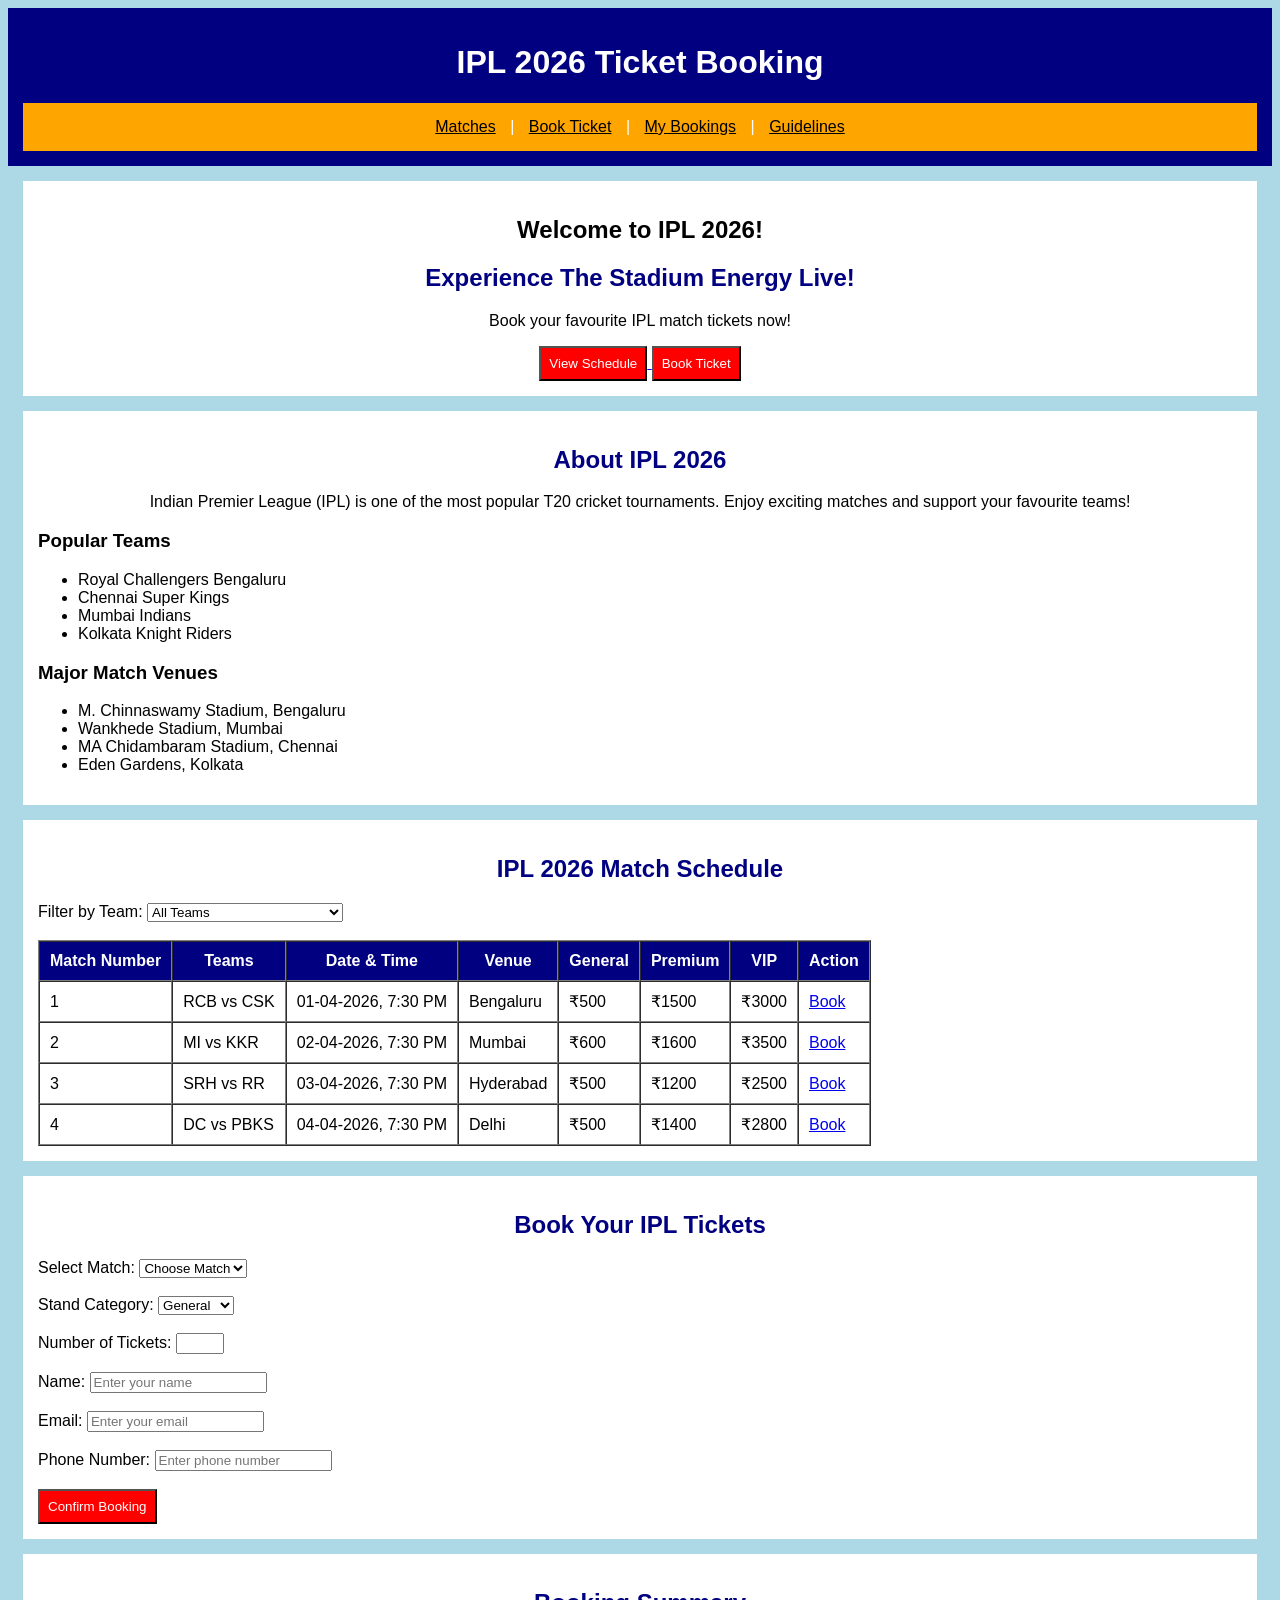
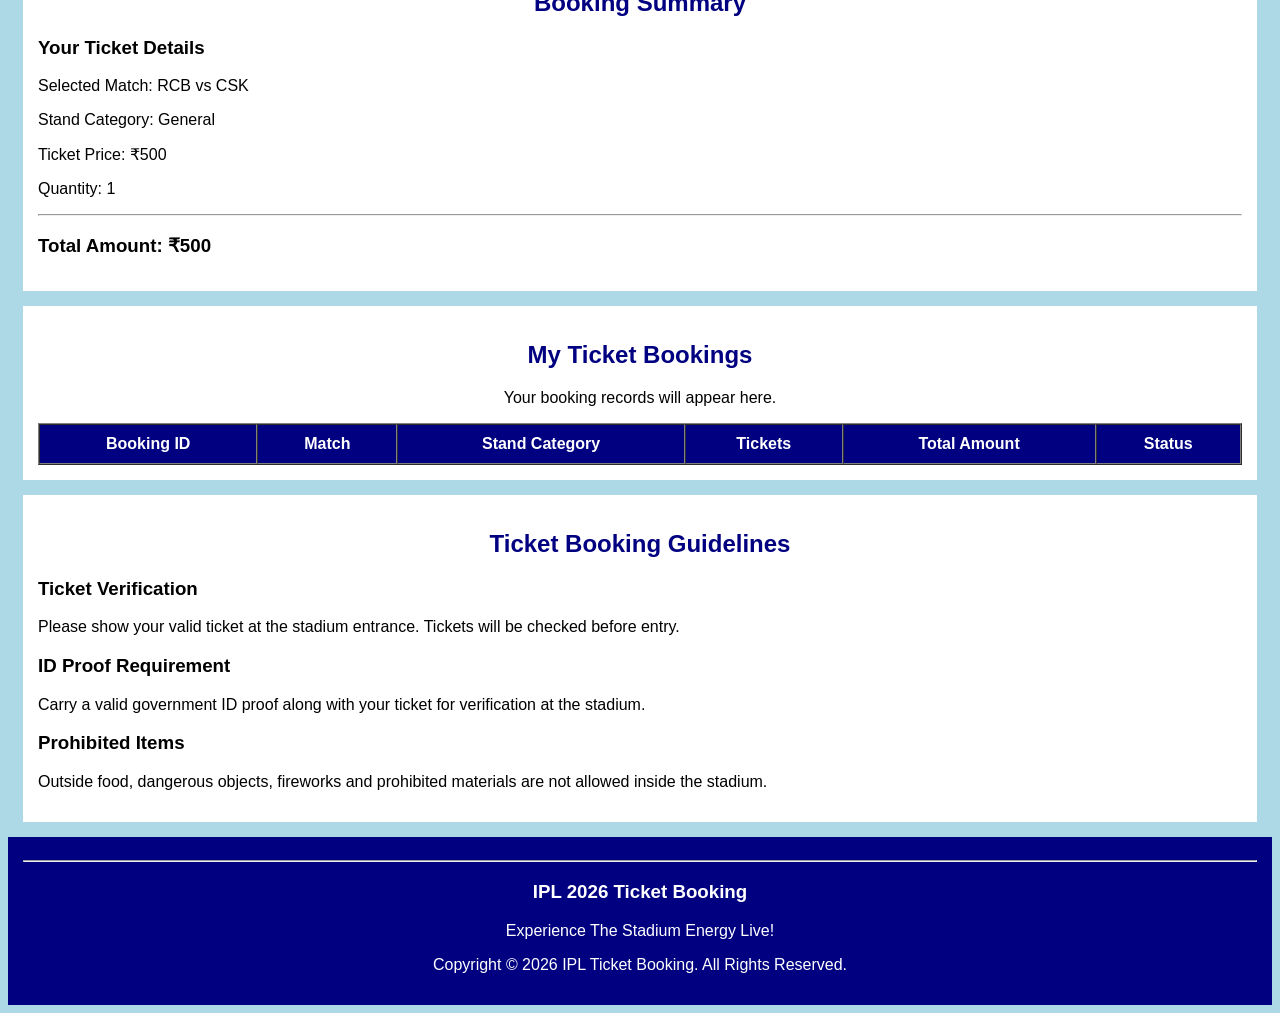
==== index.html @ 3760ea61 "Add IPL Ticket Booking Website" ====
<!doctype html>
<html>
  <head>
    <title>IPL 2026 Ticket Booking</title>

    <style>
      body {
        background-color: lightblue;
        font-family: Arial;
      }

      header,
      footer {
        background-color: navy;
        color: white;
        padding: 15px;
        text-align: center;
      }

      nav {
        background-color: orange;
        padding: 15px;
        text-align: center;
      }

      nav a {
        color: black;
        margin: 10px;
      }

      section {
        background-color: white;
        padding: 15px;
        margin: 15px;
      }

      h2 {
        color: navy;
      }

      button {
        background-color: red;
        color: white;
        padding: 8px;
      }

      th {
        background-color: navy;
        color: white;
      }
    </style>
  </head>

  <body>
    <header>
      <h1>IPL 2026 Ticket Booking</h1>

      <nav>
        <a href="#matches">Matches</a> | <a href="#booking">Book Ticket</a> |
        <a href="#mybookings">My Bookings</a> |
        <a href="#guidelines">Guidelines</a>
      </nav>
    </header>

    <section id="home">
      <center>
        <h1>Welcome to IPL 2026!</h1>

        <h2>Experience The Stadium Energy Live!</h2>

        <p>Book your favourite IPL match tickets now!</p>

        <a href="#matches">
          <button>View Schedule</button>
        </a>

        <a href="#booking">
          <button>Book Ticket</button>
        </a>
      </center>
    </section>

    <section id="about">
      <center>
        <h2>About IPL 2026</h2>
        <p>
          Indian Premier League (IPL) is one of the most popular T20 cricket
          tournaments. Enjoy exciting matches and support your favourite teams!
        </p>
      </center>

      <h3>Popular Teams</h3>
      <ul>
        <li>Royal Challengers Bengaluru</li>
        <li>Chennai Super Kings</li>
        <li>Mumbai Indians</li>
        <li>Kolkata Knight Riders</li>
      </ul>

      <h3>Major Match Venues</h3>
      <ul>
        <li>M. Chinnaswamy Stadium, Bengaluru</li>
        <li>Wankhede Stadium, Mumbai</li>
        <li>MA Chidambaram Stadium, Chennai</li>
        <li>Eden Gardens, Kolkata</li>
      </ul>
    </section>
    <section id="matches">
      <center>
        <h2>IPL 2026 Match Schedule</h2>
      </center>

      <label>Filter by Team:</label>
      <select>
        <option>All Teams</option>
        <option>Royal Challengers Bengaluru</option>
        <option>Chennai Super Kings</option>
        <option>Mumbai Indians</option>
        <option>Kolkata Knight Riders</option>
        <option>Sunrisers Hyderabad</option>
      </select>

      <br /><br />

      <table border="1" cellpadding="10" cellspacing="0">
        <tr>
          <th>Match Number</th>
          <th>Teams</th>
          <th>Date & Time</th>
          <th>Venue</th>
          <th>General</th>
          <th>Premium</th>
          <th>VIP</th>
          <th>Action</th>
        </tr>

        <tr>
          <td>1</td>
          <td>RCB vs CSK</td>
          <td>01-04-2026, 7:30 PM</td>
          <td>Bengaluru</td>
          <td>₹500</td>
          <td>₹1500</td>
          <td>₹3000</td>
          <td><a href="#booking">Book</a></td>
        </tr>

        <tr>
          <td>2</td>
          <td>MI vs KKR</td>
          <td>02-04-2026, 7:30 PM</td>
          <td>Mumbai</td>
          <td>₹600</td>
          <td>₹1600</td>
          <td>₹3500</td>
          <td><a href="#booking">Book</a></td>
        </tr>

        <tr>
          <td>3</td>
          <td>SRH vs RR</td>
          <td>03-04-2026, 7:30 PM</td>
          <td>Hyderabad</td>
          <td>₹500</td>
          <td>₹1200</td>
          <td>₹2500</td>
          <td><a href="#booking">Book</a></td>
        </tr>

        <tr>
          <td>4</td>
          <td>DC vs PBKS</td>
          <td>04-04-2026, 7:30 PM</td>
          <td>Delhi</td>
          <td>₹500</td>
          <td>₹1400</td>
          <td>₹2800</td>
          <td><a href="#booking">Book</a></td>
        </tr>
      </table>
    </section>

    <section id="booking">
      <center>
        <h2>Book Your IPL Tickets</h2>
      </center>

      <form>
        <label>Select Match:</label>
        <select required>
          <option value="">Choose Match</option>
          <option>RCB vs CSK</option>
          <option>MI vs KKR</option>
          <option>SRH vs RR</option>
          <option>DC vs PBKS</option>
        </select>

        <br /><br />

        <label>Stand Category:</label>
        <select required>
          <option>General</option>
          <option>Premium</option>
          <option>VIP</option>
        </select>

        <br /><br />

        <label>Number of Tickets:</label>
        <input type="number" min="1" max="10" required />

        <br /><br />

        <label>Name:</label>
        <input type="text" placeholder="Enter your name" required />

        <br /><br />

        <label>Email:</label>
        <input type="email" placeholder="Enter your email" required />

        <br /><br />

        <label>Phone Number:</label>
        <input type="tel" placeholder="Enter phone number" required />

        <br /><br />

        <button type="submit">Confirm Booking</button>
      </form>
    </section>

    <section id="summary">
      <center>
        <h2>Booking Summary</h2>
      </center>

      <div>
        <h3>Your Ticket Details</h3>

        <p>Selected Match: RCB vs CSK</p>
        <p>Stand Category: General</p>
        <p>Ticket Price: ₹500</p>
        <p>Quantity: 1</p>

        <hr />

        <h3>Total Amount: ₹500</h3>
      </div>
    </section>

    <section id="mybookings">
      <center>
        <h2>My Ticket Bookings</h2>
        <p>Your booking records will appear here.</p>
      </center>

      <table border="1" cellpadding="10" cellspacing="0" width="100%">
        <tr>
          <th>Booking ID</th>
          <th>Match</th>
          <th>Stand Category</th>
          <th>Tickets</th>
          <th>Total Amount</th>
          <th>Status</th>
        </tr>
      </table>
    </section>

    <section id="guidelines">
      <center>
        <h2>Ticket Booking Guidelines</h2>
      </center>

      <div>
        <h3>Ticket Verification</h3>
        <p>
          Please show your valid ticket at the stadium entrance. Tickets will be
          checked before entry.
        </p>
      </div>

      <div>
        <h3>ID Proof Requirement</h3>
        <p>
          Carry a valid government ID proof along with your ticket for
          verification at the stadium.
        </p>
      </div>

      <div>
        <h3>Prohibited Items</h3>
        <p>
          Outside food, dangerous objects, fireworks and prohibited materials
          are not allowed inside the stadium.
        </p>
      </div>
    </section>

    <footer>
      <center>
        <hr />
        <h3>IPL 2026 Ticket Booking</h3>
        <p>Experience The Stadium Energy Live!</p>
        <p>Copyright &copy; 2026 IPL Ticket Booking. All Rights Reserved.</p>
      </center>
    </footer>
  </body>
</html>
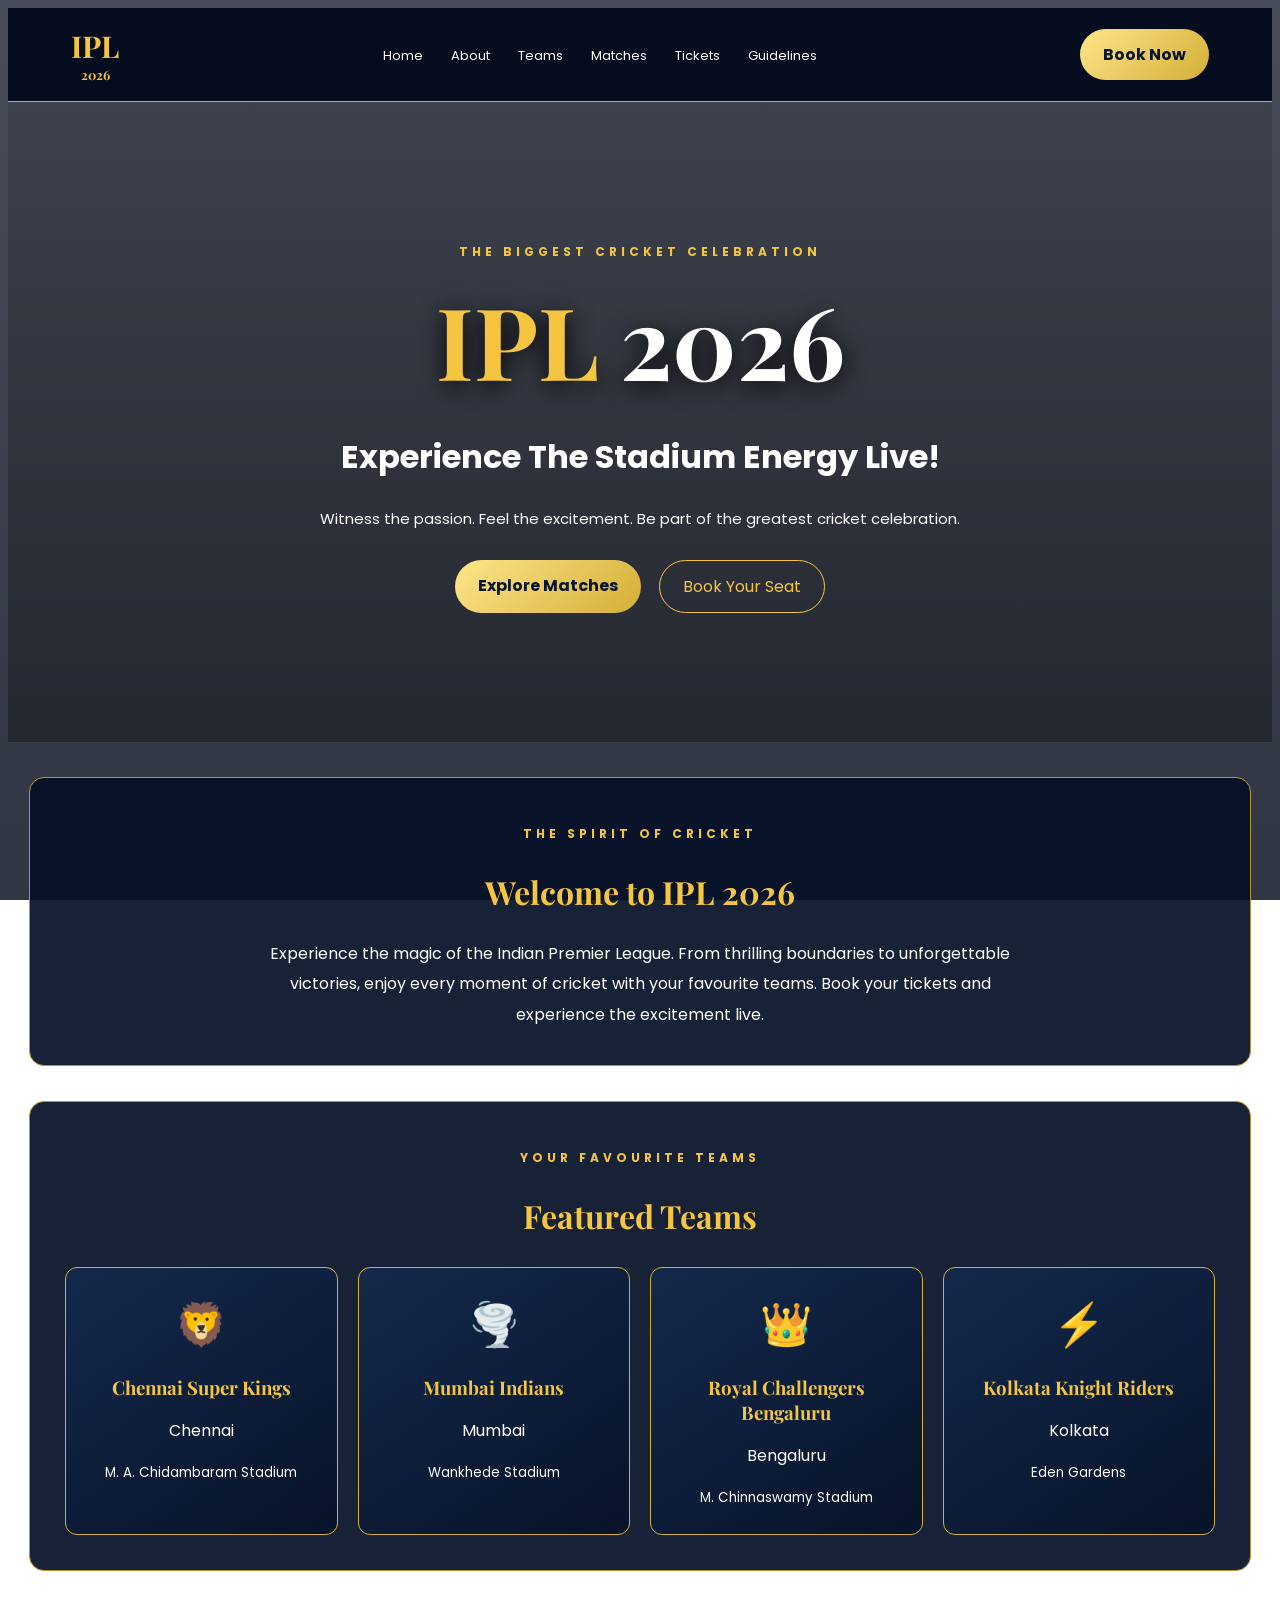
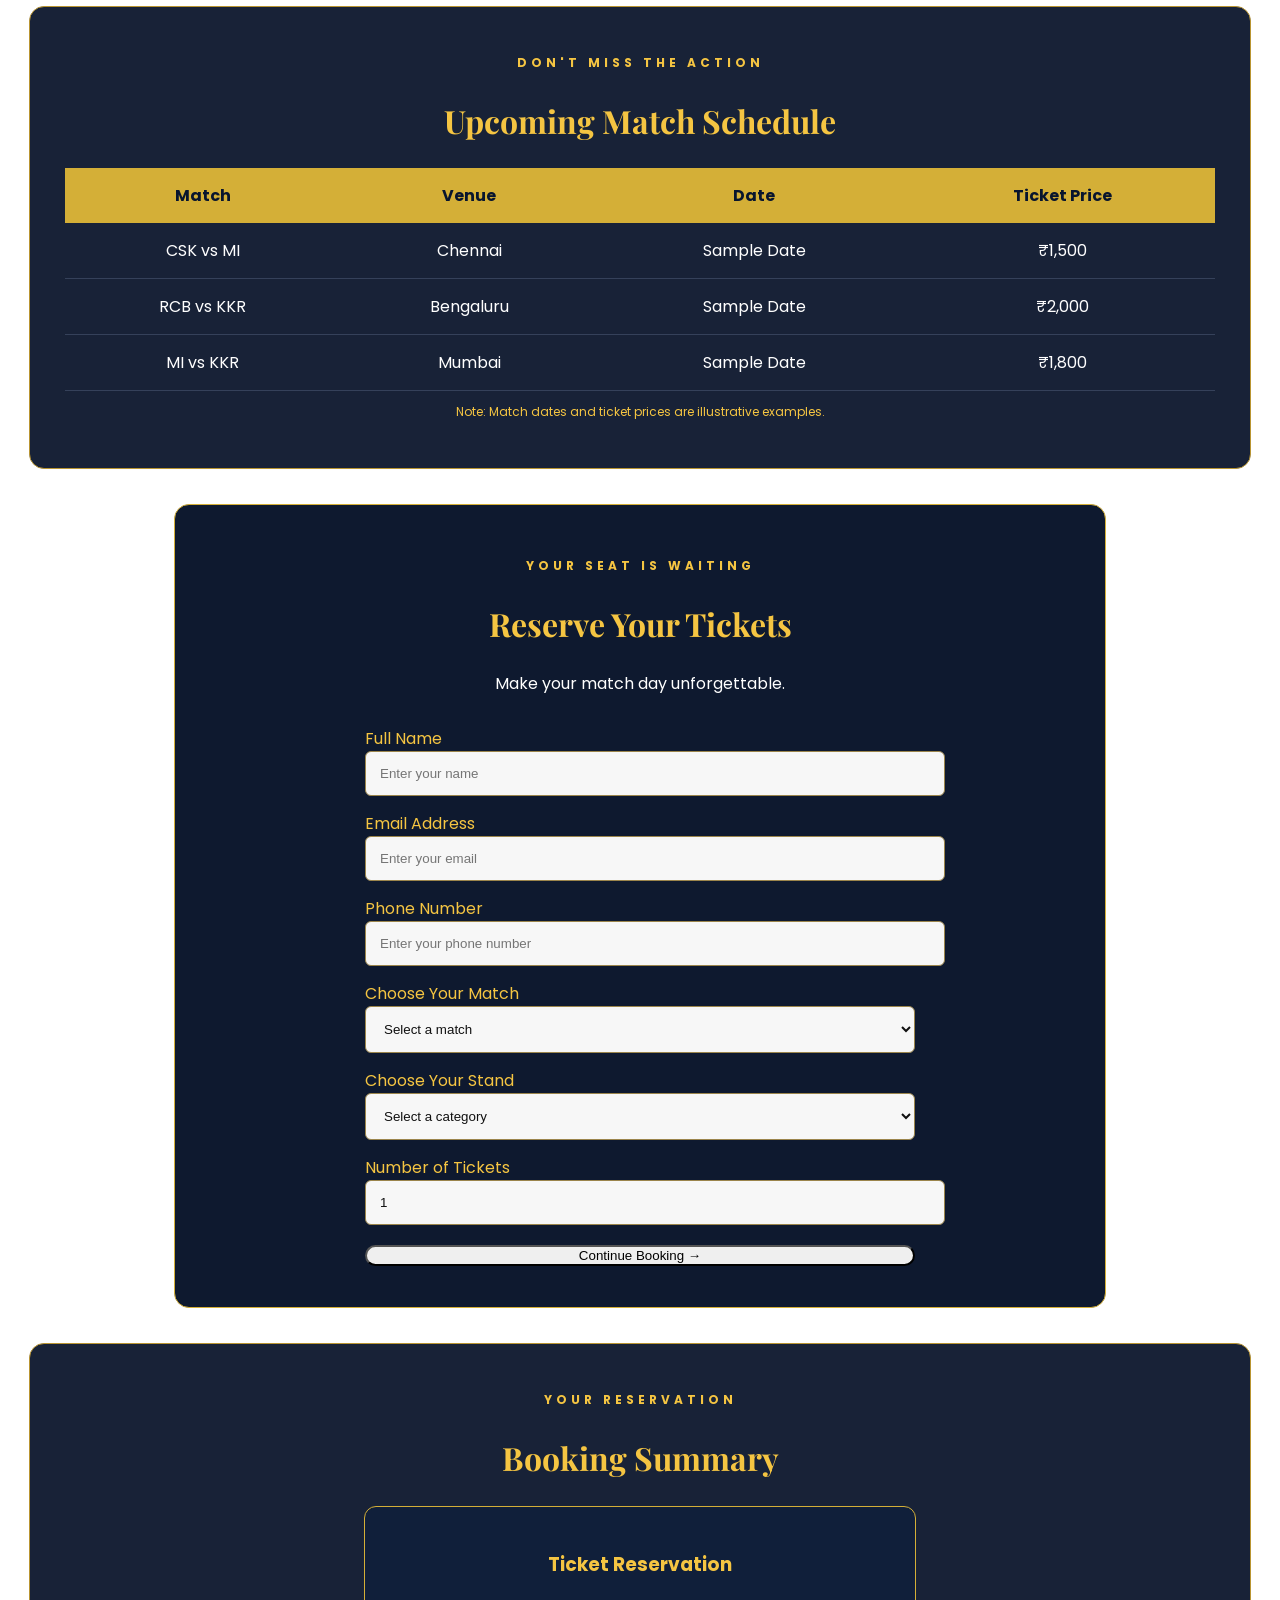
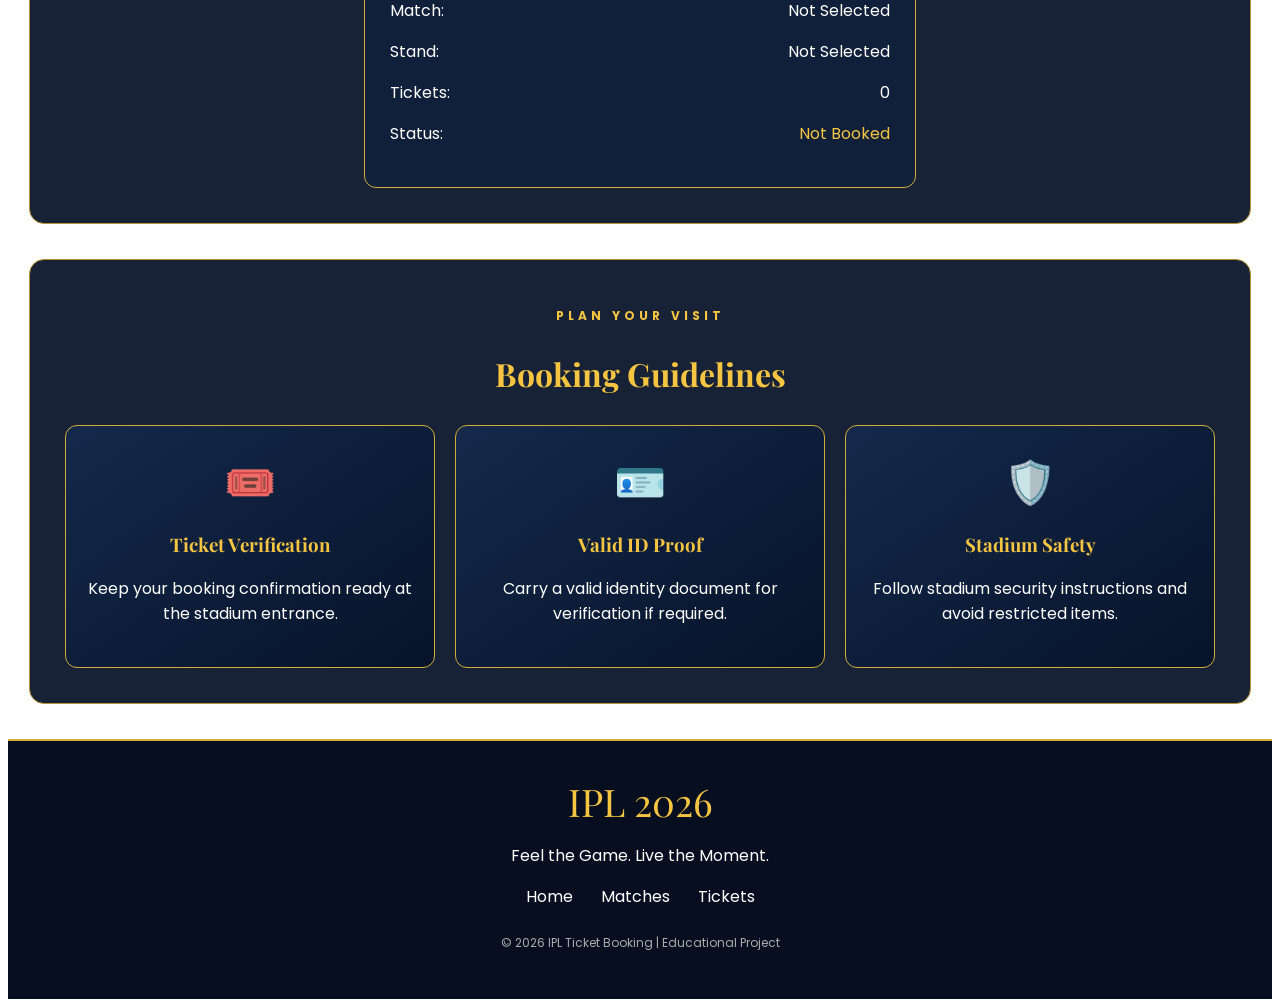
==== commit 460fbcb7: "Update IPL website with premium CSS design" ====
--- a/index.html
+++ b/index.html
@@ -1,309 +1,267 @@
 <!doctype html>
-<html>
+<html lang="en">
   <head>
-    <title>IPL 2026 Ticket Booking</title>
-
-    <style>
-      body {
-        background-color: lightblue;
-        font-family: Arial;
-      }
-
-      header,
-      footer {
-        background-color: navy;
-        color: white;
-        padding: 15px;
-        text-align: center;
-      }
-
-      nav {
-        background-color: orange;
-        padding: 15px;
-        text-align: center;
-      }
-
-      nav a {
-        color: black;
-        margin: 10px;
-      }
-
-      section {
-        background-color: white;
-        padding: 15px;
-        margin: 15px;
-      }
-
-      h2 {
-        color: navy;
-      }
-
-      button {
-        background-color: red;
-        color: white;
-        padding: 8px;
-      }
-
-      th {
-        background-color: navy;
-        color: white;
-      }
-    </style>
+    <meta charset="UTF-8" />
+    <meta name="viewport" content="width=device-width, initial-scale=1.0" />
+
+    <title>IPL 2026 | Premium Experience</title>
+
+    <link rel="stylesheet" href="styles.css" />
+
+    <link
+      href="https://fonts.googleapis.com/css2?family=Playfair+Display:wght@500;600;700&family=Poppins:wght@300;400;500;600;700&display=swap"
+      rel="stylesheet"
+    />
   </head>
 
   <body>
-    <header>
-      <h1>IPL 2026 Ticket Booking</h1>
+    <!-- NAVIGATION -->
+    <header class="main-header">
+      <div class="logo">
+        <span>IPL</span>
+        <small>2026</small>
+      </div>
 
       <nav>
-        <a href="#matches">Matches</a> | <a href="#booking">Book Ticket</a> |
-        <a href="#mybookings">My Bookings</a> |
+        <a href="#home">Home</a>
+        <a href="#about">About</a>
+        <a href="#teams">Teams</a>
+        <a href="#matches">Matches</a>
+        <a href="#booking">Tickets</a>
         <a href="#guidelines">Guidelines</a>
       </nav>
+
+      <a href="#booking" class="header-button">Book Now</a>
     </header>
 
-    <section id="home">
-      <center>
-        <h1>Welcome to IPL 2026!</h1>
+    <!-- HERO SECTION -->
+    <section id="home" class="hero">
+      <div class="hero-content">
+        <p class="welcome">THE BIGGEST CRICKET CELEBRATION</p>
+
+        <h1>IPL <span>2026</span></h1>
 
         <h2>Experience The Stadium Energy Live!</h2>
 
-        <p>Book your favourite IPL match tickets now!</p>
-
-        <a href="#matches">
-          <button>View Schedule</button>
-        </a>
-
-        <a href="#booking">
-          <button>Book Ticket</button>
-        </a>
-      </center>
-    </section>
-
-    <section id="about">
-      <center>
-        <h2>About IPL 2026</h2>
-        <p>
-          Indian Premier League (IPL) is one of the most popular T20 cricket
-          tournaments. Enjoy exciting matches and support your favourite teams!
+        <p class="hero-description">
+          Witness the passion. Feel the excitement. Be part of the greatest
+          cricket celebration.
         </p>
-      </center>
-
-      <h3>Popular Teams</h3>
-      <ul>
-        <li>Royal Challengers Bengaluru</li>
-        <li>Chennai Super Kings</li>
-        <li>Mumbai Indians</li>
-        <li>Kolkata Knight Riders</li>
-      </ul>
-
-      <h3>Major Match Venues</h3>
-      <ul>
-        <li>M. Chinnaswamy Stadium, Bengaluru</li>
-        <li>Wankhede Stadium, Mumbai</li>
-        <li>MA Chidambaram Stadium, Chennai</li>
-        <li>Eden Gardens, Kolkata</li>
-      </ul>
-    </section>
-    <section id="matches">
-      <center>
-        <h2>IPL 2026 Match Schedule</h2>
-      </center>
-
-      <label>Filter by Team:</label>
-      <select>
-        <option>All Teams</option>
-        <option>Royal Challengers Bengaluru</option>
-        <option>Chennai Super Kings</option>
-        <option>Mumbai Indians</option>
-        <option>Kolkata Knight Riders</option>
-        <option>Sunrisers Hyderabad</option>
-      </select>
-
-      <br /><br />
-
-      <table border="1" cellpadding="10" cellspacing="0">
-        <tr>
-          <th>Match Number</th>
-          <th>Teams</th>
-          <th>Date & Time</th>
-          <th>Venue</th>
-          <th>General</th>
-          <th>Premium</th>
-          <th>VIP</th>
-          <th>Action</th>
-        </tr>
-
-        <tr>
-          <td>1</td>
-          <td>RCB vs CSK</td>
-          <td>01-04-2026, 7:30 PM</td>
-          <td>Bengaluru</td>
-          <td>₹500</td>
-          <td>₹1500</td>
-          <td>₹3000</td>
-          <td><a href="#booking">Book</a></td>
-        </tr>
-
-        <tr>
-          <td>2</td>
-          <td>MI vs KKR</td>
-          <td>02-04-2026, 7:30 PM</td>
-          <td>Mumbai</td>
-          <td>₹600</td>
-          <td>₹1600</td>
-          <td>₹3500</td>
-          <td><a href="#booking">Book</a></td>
-        </tr>
-
-        <tr>
-          <td>3</td>
-          <td>SRH vs RR</td>
-          <td>03-04-2026, 7:30 PM</td>
-          <td>Hyderabad</td>
-          <td>₹500</td>
-          <td>₹1200</td>
-          <td>₹2500</td>
-          <td><a href="#booking">Book</a></td>
-        </tr>
-
-        <tr>
-          <td>4</td>
-          <td>DC vs PBKS</td>
-          <td>04-04-2026, 7:30 PM</td>
-          <td>Delhi</td>
-          <td>₹500</td>
-          <td>₹1400</td>
-          <td>₹2800</td>
-          <td><a href="#booking">Book</a></td>
-        </tr>
-      </table>
-    </section>
-
-    <section id="booking">
-      <center>
-        <h2>Book Your IPL Tickets</h2>
-      </center>
-
-      <form>
-        <label>Select Match:</label>
-        <select required>
-          <option value="">Choose Match</option>
-          <option>RCB vs CSK</option>
+
+        <div class="hero-buttons">
+          <a href="#matches" class="gold-button">Explore Matches</a>
+          <a href="#booking" class="outline-button">Book Your Seat</a>
+        </div>
+      </div>
+    </section>
+
+    <!-- ABOUT -->
+    <section id="about" class="content-section">
+      <p class="section-label">THE SPIRIT OF CRICKET</p>
+
+      <h2>Welcome to IPL 2026</h2>
+
+      <p class="about-text">
+        Experience the magic of the Indian Premier League. From thrilling
+        boundaries to unforgettable victories, enjoy every moment of cricket
+        with your favourite teams. Book your tickets and experience the
+        excitement live.
+      </p>
+    </section>
+
+    <!-- TEAMS -->
+    <section id="teams" class="content-section">
+      <p class="section-label">YOUR FAVOURITE TEAMS</p>
+
+      <h2>Featured Teams</h2>
+
+      <div class="team-container">
+        <div class="team-card csk">
+          <div class="team-symbol">🦁</div>
+          <h3>Chennai Super Kings</h3>
+          <p>Chennai</p>
+          <small>M. A. Chidambaram Stadium</small>
+        </div>
+
+        <div class="team-card mi">
+          <div class="team-symbol">🌪️</div>
+          <h3>Mumbai Indians</h3>
+          <p>Mumbai</p>
+          <small>Wankhede Stadium</small>
+        </div>
+
+        <div class="team-card rcb">
+          <div class="team-symbol">👑</div>
+          <h3>Royal Challengers Bengaluru</h3>
+          <p>Bengaluru</p>
+          <small>M. Chinnaswamy Stadium</small>
+        </div>
+
+        <div class="team-card kkr">
+          <div class="team-symbol">⚡</div>
+          <h3>Kolkata Knight Riders</h3>
+          <p>Kolkata</p>
+          <small>Eden Gardens</small>
+        </div>
+      </div>
+    </section>
+
+    <!-- MATCHES -->
+    <section id="matches" class="content-section">
+      <p class="section-label">DON'T MISS THE ACTION</p>
+
+      <h2>Upcoming Match Schedule</h2>
+
+      <div class="table-container">
+        <table>
+          <thead>
+            <tr>
+              <th>Match</th>
+              <th>Venue</th>
+              <th>Date</th>
+              <th>Ticket Price</th>
+            </tr>
+          </thead>
+
+          <tbody>
+            <tr>
+              <td>CSK vs MI</td>
+              <td>Chennai</td>
+              <td>Sample Date</td>
+              <td>₹1,500</td>
+            </tr>
+
+            <tr>
+              <td>RCB vs KKR</td>
+              <td>Bengaluru</td>
+              <td>Sample Date</td>
+              <td>₹2,000</td>
+            </tr>
+
+            <tr>
+              <td>MI vs KKR</td>
+              <td>Mumbai</td>
+              <td>Sample Date</td>
+              <td>₹1,800</td>
+            </tr>
+          </tbody>
+        </table>
+      </div>
+
+      <p class="note">
+        Note: Match dates and ticket prices are illustrative examples.
+      </p>
+    </section>
+
+    <!-- BOOKING -->
+    <section id="booking" class="booking-section">
+      <div class="booking-heading">
+        <p class="section-label">YOUR SEAT IS WAITING</p>
+        <h2>Reserve Your Tickets</h2>
+        <p>Make your match day unforgettable.</p>
+      </div>
+
+      <form class="booking-form">
+        <label for="name">Full Name</label>
+        <input type="text" id="name" placeholder="Enter your name" required />
+
+        <label for="email">Email Address</label>
+        <input
+          type="email"
+          id="email"
+          placeholder="Enter your email"
+          required
+        />
+
+        <label for="phone">Phone Number</label>
+        <input
+          type="tel"
+          id="phone"
+          placeholder="Enter your phone number"
+          required
+        />
+
+        <label for="match">Choose Your Match</label>
+        <select id="match" required>
+          <option value="">Select a match</option>
+          <option>CSK vs MI</option>
+          <option>RCB vs KKR</option>
           <option>MI vs KKR</option>
-          <option>SRH vs RR</option>
-          <option>DC vs PBKS</option>
         </select>
 
-        <br /><br />
-
-        <label>Stand Category:</label>
-        <select required>
-          <option>General</option>
-          <option>Premium</option>
-          <option>VIP</option>
+        <label for="stand">Choose Your Stand</label>
+        <select id="stand" required>
+          <option value="">Select a category</option>
+          <option>General Stand</option>
+          <option>Premium Stand</option>
+          <option>VIP Stand</option>
         </select>
 
-        <br /><br />
-
-        <label>Number of Tickets:</label>
-        <input type="number" min="1" max="10" required />
-
-        <br /><br />
-
-        <label>Name:</label>
-        <input type="text" placeholder="Enter your name" required />
-
-        <br /><br />
-
-        <label>Email:</label>
-        <input type="email" placeholder="Enter your email" required />
-
-        <br /><br />
-
-        <label>Phone Number:</label>
-        <input type="tel" placeholder="Enter phone number" required />
-
-        <br /><br />
-
-        <button type="submit">Confirm Booking</button>
+        <label for="tickets">Number of Tickets</label>
+        <input type="number" id="tickets" min="1" max="10" value="1" required />
+
+        <button type="submit">Continue Booking →</button>
       </form>
     </section>
 
-    <section id="summary">
-      <center>
-        <h2>Booking Summary</h2>
-      </center>
-
-      <div>
-        <h3>Your Ticket Details</h3>
-
-        <p>Selected Match: RCB vs CSK</p>
-        <p>Stand Category: General</p>
-        <p>Ticket Price: ₹500</p>
-        <p>Quantity: 1</p>
-
-        <hr />
-
-        <h3>Total Amount: ₹500</h3>
-      </div>
-    </section>
-
-    <section id="mybookings">
-      <center>
-        <h2>My Ticket Bookings</h2>
-        <p>Your booking records will appear here.</p>
-      </center>
-
-      <table border="1" cellpadding="10" cellspacing="0" width="100%">
-        <tr>
-          <th>Booking ID</th>
-          <th>Match</th>
-          <th>Stand Category</th>
-          <th>Tickets</th>
-          <th>Total Amount</th>
-          <th>Status</th>
-        </tr>
-      </table>
-    </section>
-
-    <section id="guidelines">
-      <center>
-        <h2>Ticket Booking Guidelines</h2>
-      </center>
-
-      <div>
-        <h3>Ticket Verification</h3>
-        <p>
-          Please show your valid ticket at the stadium entrance. Tickets will be
-          checked before entry.
-        </p>
-      </div>
-
-      <div>
-        <h3>ID Proof Requirement</h3>
-        <p>
-          Carry a valid government ID proof along with your ticket for
-          verification at the stadium.
-        </p>
-      </div>
-
-      <div>
-        <h3>Prohibited Items</h3>
-        <p>
-          Outside food, dangerous objects, fireworks and prohibited materials
-          are not allowed inside the stadium.
-        </p>
-      </div>
-    </section>
-
+    <!-- BOOKING SUMMARY -->
+    <section class="summary-section">
+      <p class="section-label">YOUR RESERVATION</p>
+
+      <h2>Booking Summary</h2>
+
+      <div class="summary-card">
+        <h3>Ticket Reservation</h3>
+
+        <p>Match: <span>Not Selected</span></p>
+        <p>Stand: <span>Not Selected</span></p>
+        <p>Tickets: <span>0</span></p>
+        <p>Status: <span class="status">Not Booked</span></p>
+      </div>
+    </section>
+
+    <!-- GUIDELINES -->
+    <section id="guidelines" class="content-section">
+      <p class="section-label">PLAN YOUR VISIT</p>
+
+      <h2>Booking Guidelines</h2>
+
+      <div class="guideline-container">
+        <div class="guideline-card">
+          <div class="guideline-icon">🎟️</div>
+          <h3>Ticket Verification</h3>
+          <p>Keep your booking confirmation ready at the stadium entrance.</p>
+        </div>
+
+        <div class="guideline-card">
+          <div class="guideline-icon">🪪</div>
+          <h3>Valid ID Proof</h3>
+          <p>Carry a valid identity document for verification if required.</p>
+        </div>
+
+        <div class="guideline-card">
+          <div class="guideline-icon">🛡️</div>
+          <h3>Stadium Safety</h3>
+          <p>
+            Follow stadium security instructions and avoid restricted items.
+          </p>
+        </div>
+      </div>
+    </section>
+
+    <!-- FOOTER -->
     <footer>
-      <center>
-        <hr />
-        <h3>IPL 2026 Ticket Booking</h3>
-        <p>Experience The Stadium Energy Live!</p>
-        <p>Copyright &copy; 2026 IPL Ticket Booking. All Rights Reserved.</p>
-      </center>
+      <div class="footer-logo">IPL 2026</div>
+
+      <p>Feel the Game. Live the Moment.</p>
+
+      <div class="footer-links">
+        <a href="#home">Home</a>
+        <a href="#matches">Matches</a>
+        <a href="#booking">Tickets</a>
+      </div>
+
+      <p class="copyright">© 2026 IPL Ticket Booking | Educational Project</p>
     </footer>
   </body>
 </html>
--- a/styles.css
+++ b/styles.css
@@ -0,0 +1,330 @@
+
+/* Premium website layout */
+
+body {
+    font-family: 'Poppins', sans-serif;
+    background-image:
+        linear-gradient(rgba(3, 9, 25, 0.72), rgba(3, 9, 25, 0.82)),
+        url("stadium-bg.png");
+    background-size: cover;
+    background-position: center;
+    background-attachment: fixed;
+    color: white;
+}
+
+/* Header */
+
+.main-header {
+    display: flex;
+    justify-content: space-between;
+    align-items: center;
+    padding: 18px 5%;
+    background: rgba(3, 10, 28, 0.96);
+    border-bottom: 1px solid #d4af37;
+    position: sticky;
+    top: 0;
+    z-index: 1000;
+}
+
+.logo {
+    color: #f5c542;
+    font-family: 'Playfair Display', serif;
+    font-size: 30px;
+    font-weight: bold;
+}
+
+.logo small {
+    display: block;
+    font-size: 13px;
+    text-align: center;
+}
+
+.main-header nav a {
+    margin: 0 12px;
+    color: white;
+    text-decoration: none;
+    font-size: 13px;
+}
+
+.main-header nav a:hover {
+    color: #f5c542;
+}
+
+.header-button, .gold-button {
+    background: linear-gradient(135deg, #ffe58a, #d4af37);
+    color: #08152e;
+    padding: 13px 23px;
+    border-radius: 30px;
+    text-decoration: none;
+    font-weight: bold;
+}
+
+/* Hero */
+
+.hero {
+    min-height: 520px;
+    display: flex;
+    justify-content: center;
+    align-items: center;
+    text-align: center;
+    background: linear-gradient(rgba(0,0,0,.12), rgba(0,0,0,.3));
+    padding: 60px 20px;
+}
+
+.hero-content h1 {
+    font-family: 'Playfair Display', serif;
+    font-size: clamp(55px, 9vw, 100px);
+    color: #f5c542;
+    margin: 10px;
+    text-shadow: 0 4px 25px #000;
+}
+
+.hero-content h1 span {
+    color: white;
+}
+
+.hero-content h2 {
+    color: white;
+    font-size: clamp(20px, 3vw, 32px);
+}
+
+.welcome, .section-label {
+    color: #f5c542;
+    letter-spacing: 4px;
+    font-size: 12px;
+    font-weight: bold;
+}
+
+.hero-description {
+    color: white;
+    font-size: 15px;
+}
+
+.hero-buttons {
+    display: flex;
+    justify-content: center;
+    gap: 18px;
+    flex-wrap: wrap;
+    margin-top: 30px;
+}
+
+.outline-button {
+    color: #f5c542;
+    border: 1px solid #f5c542;
+    padding: 13px 23px;
+    border-radius: 30px;
+    text-decoration: none;
+}
+
+/* Content sections */
+
+.content-section, .summary-section {
+    max-width: 1150px;
+    margin: 35px auto;
+    padding: 35px;
+    background: rgba(5, 16, 39, 0.92);
+    border: 1px solid #b99532;
+    border-radius: 15px;
+    text-align: center;
+}
+
+.content-section h2, .summary-section h2,
+.booking-section h2 {
+    color: #f5c542;
+    font-family: 'Playfair Display', serif;
+    font-size: 32px;
+}
+
+.about-text {
+    max-width: 750px;
+    margin: auto;
+    line-height: 1.9;
+}
+
+/* Team cards */
+
+.team-container, .guideline-container {
+    display: grid;
+    grid-template-columns: repeat(auto-fit, minmax(210px, 1fr));
+    gap: 20px;
+    margin-top: 30px;
+}
+
+.team-card, .guideline-card {
+    background: linear-gradient(145deg, #14294c, #071329);
+    padding: 25px 15px;
+    border: 1px solid #d4af37;
+    border-radius: 12px;
+    transition: .3s;
+}
+
+.team-card:hover, .guideline-card:hover {
+    transform: translateY(-7px);
+    box-shadow: 0 8px 25px rgba(212,175,55,.25);
+}
+
+.team-card h3, .guideline-card h3 {
+    color: #f5c542;
+    font-family: 'Playfair Display', serif;
+}
+
+.team-card p, .team-card small,
+.guideline-card p {
+    color: white;
+}
+
+.team-symbol, .guideline-icon {
+    font-size: 42px;
+}
+
+/* Match table */
+
+.table-container {
+    overflow-x: auto;
+}
+
+.content-section table {
+    width: 100%;
+    border-collapse: collapse;
+}
+
+.content-section th {
+    background: #d4af37;
+    color: #08152e;
+    padding: 15px;
+}
+
+.content-section td {
+    color: white;
+    padding: 15px;
+    border-bottom: 1px solid #35415a;
+}
+
+.content-section tr:hover {
+    background: rgba(212,175,55,.12);
+}
+
+.note {
+    color: #f5c542;
+    font-size: 12px;
+}
+
+/* Booking form */
+
+.booking-section {
+    max-width: 850px;
+    margin: 35px auto;
+    padding: 40px;
+    background: rgba(5, 16, 39, .96);
+    border: 1px solid #d4af37;
+    border-radius: 15px;
+}
+
+.booking-heading {
+    text-align: center;
+}
+
+.booking-form {
+    max-width: 550px;
+    margin: 30px auto 0;
+}
+
+.booking-form label {
+    color: #f5c542;
+    display: block;
+    margin-top: 15px;
+}
+
+.booking-form input, .booking-form select {
+    width: 100%;
+    padding: 14px;
+    border-radius: 6px;
+    border: 1px solid #9b854c;
+    background: #f7f7f7;
+    color: #111;
+}
+
+.booking-form button {
+    width: 100%;
+    margin-top: 20px;
+    border-radius: 30px;
+}
+
+/* Summary */
+
+.summary-card {
+    max-width: 500px;
+    margin: auto;
+    padding: 25px;
+    text-align: left;
+    border: 1px solid #d4af37;
+    border-radius: 12px;
+    background: #101f3a;
+}
+
+.summary-card h3 {
+    color: #f5c542;
+    text-align: center;
+}
+
+.summary-card p {
+    display: flex;
+    justify-content: space-between;
+}
+
+.status {
+    color: #f5c542;
+}
+
+/* Footer */
+
+footer {
+    text-align: center;
+    padding: 35px;
+    background: rgba(3, 10, 28, .98);
+    border-top: 2px solid #d4af37;
+}
+
+.footer-logo {
+    color: #f5c542;
+    font-size: 38px;
+    font-family: 'Playfair Display', serif;
+}
+
+.footer-links a {
+    color: white;
+    text-decoration: none;
+    margin: 12px;
+}
+
+.copyright {
+    color: #aaa;
+    font-size: 12px;
+    margin-top: 25px;
+}
+
+/* Mobile responsive */
+
+@media (max-width: 750px) {
+    .main-header {
+        flex-direction: column;
+        gap: 15px;
+    }
+
+    .main-header nav {
+        display: flex;
+        flex-wrap: wrap;
+        justify-content: center;
+        gap: 12px;
+    }
+
+    .main-header nav a {
+        margin: 0;
+    }
+
+    .content-section, .summary-section,
+    .booking-section {
+        margin: 15px;
+        padding: 20px;
+    }
+}
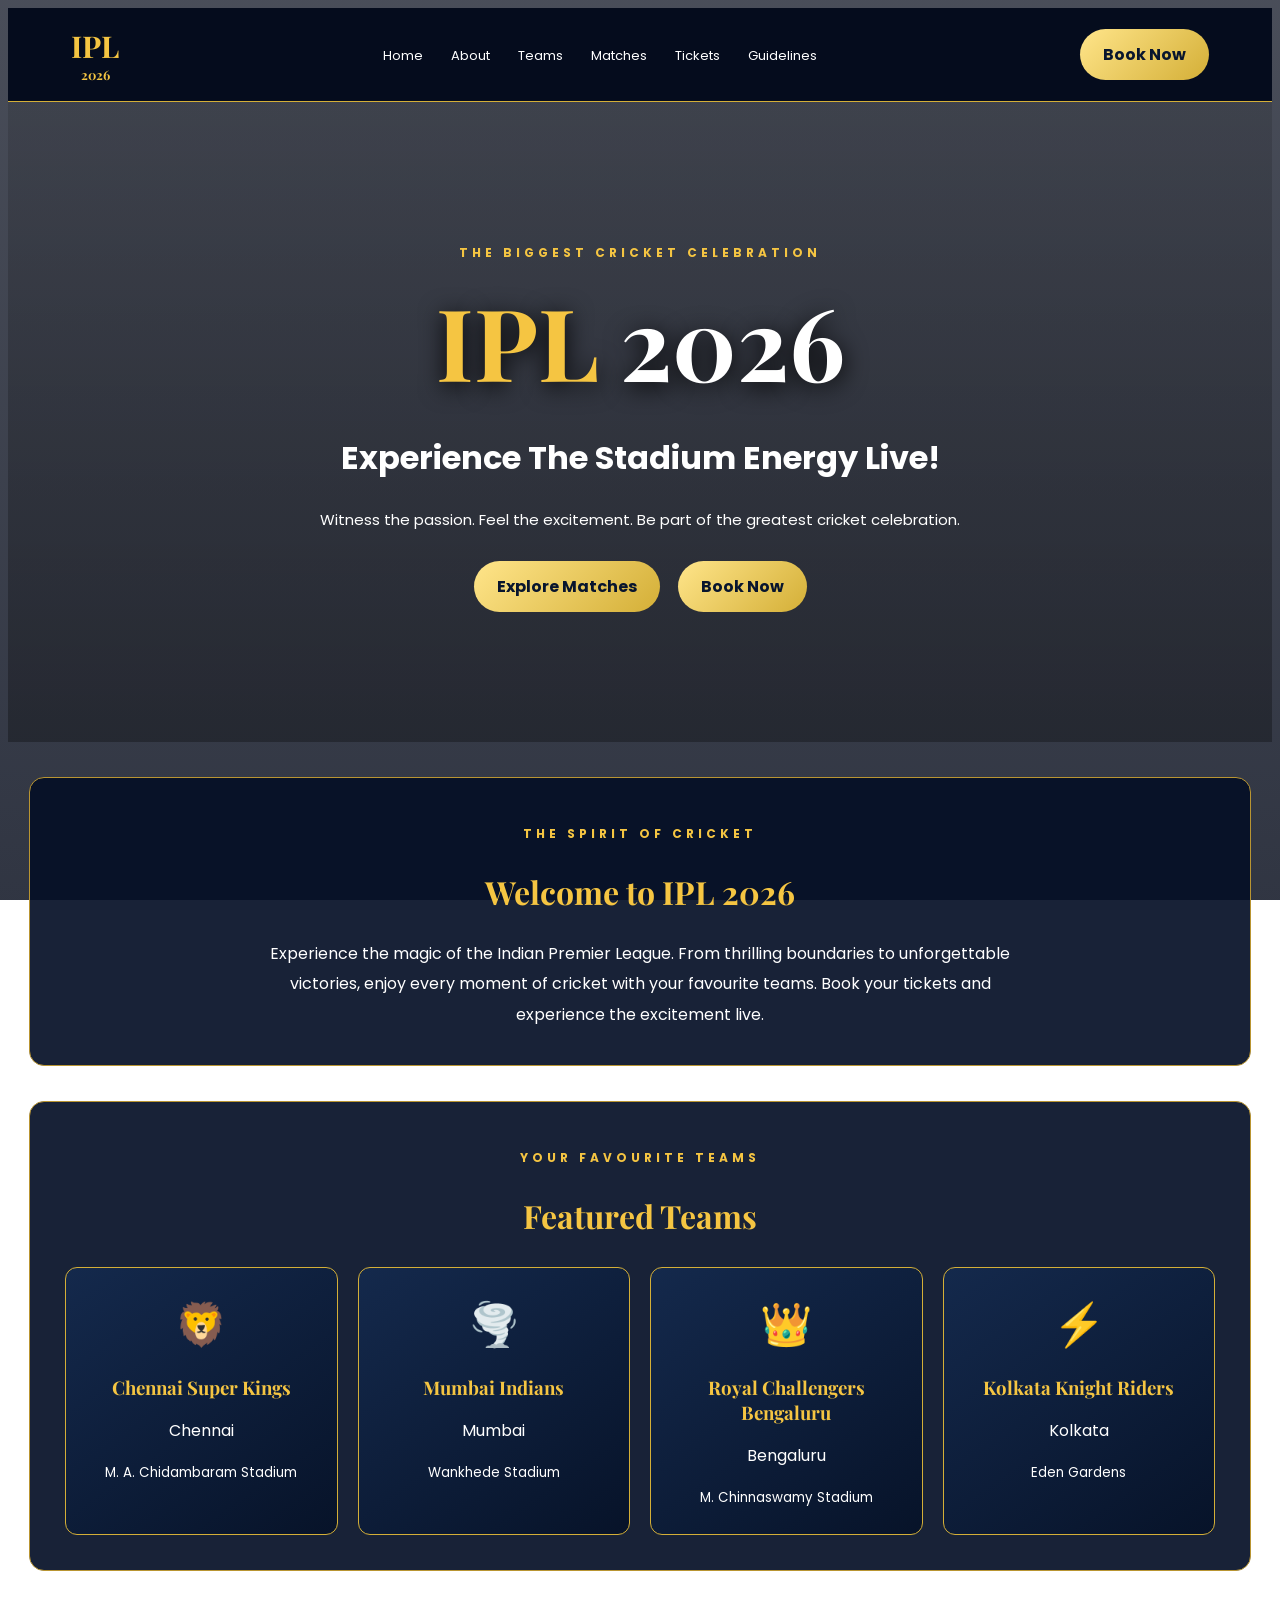
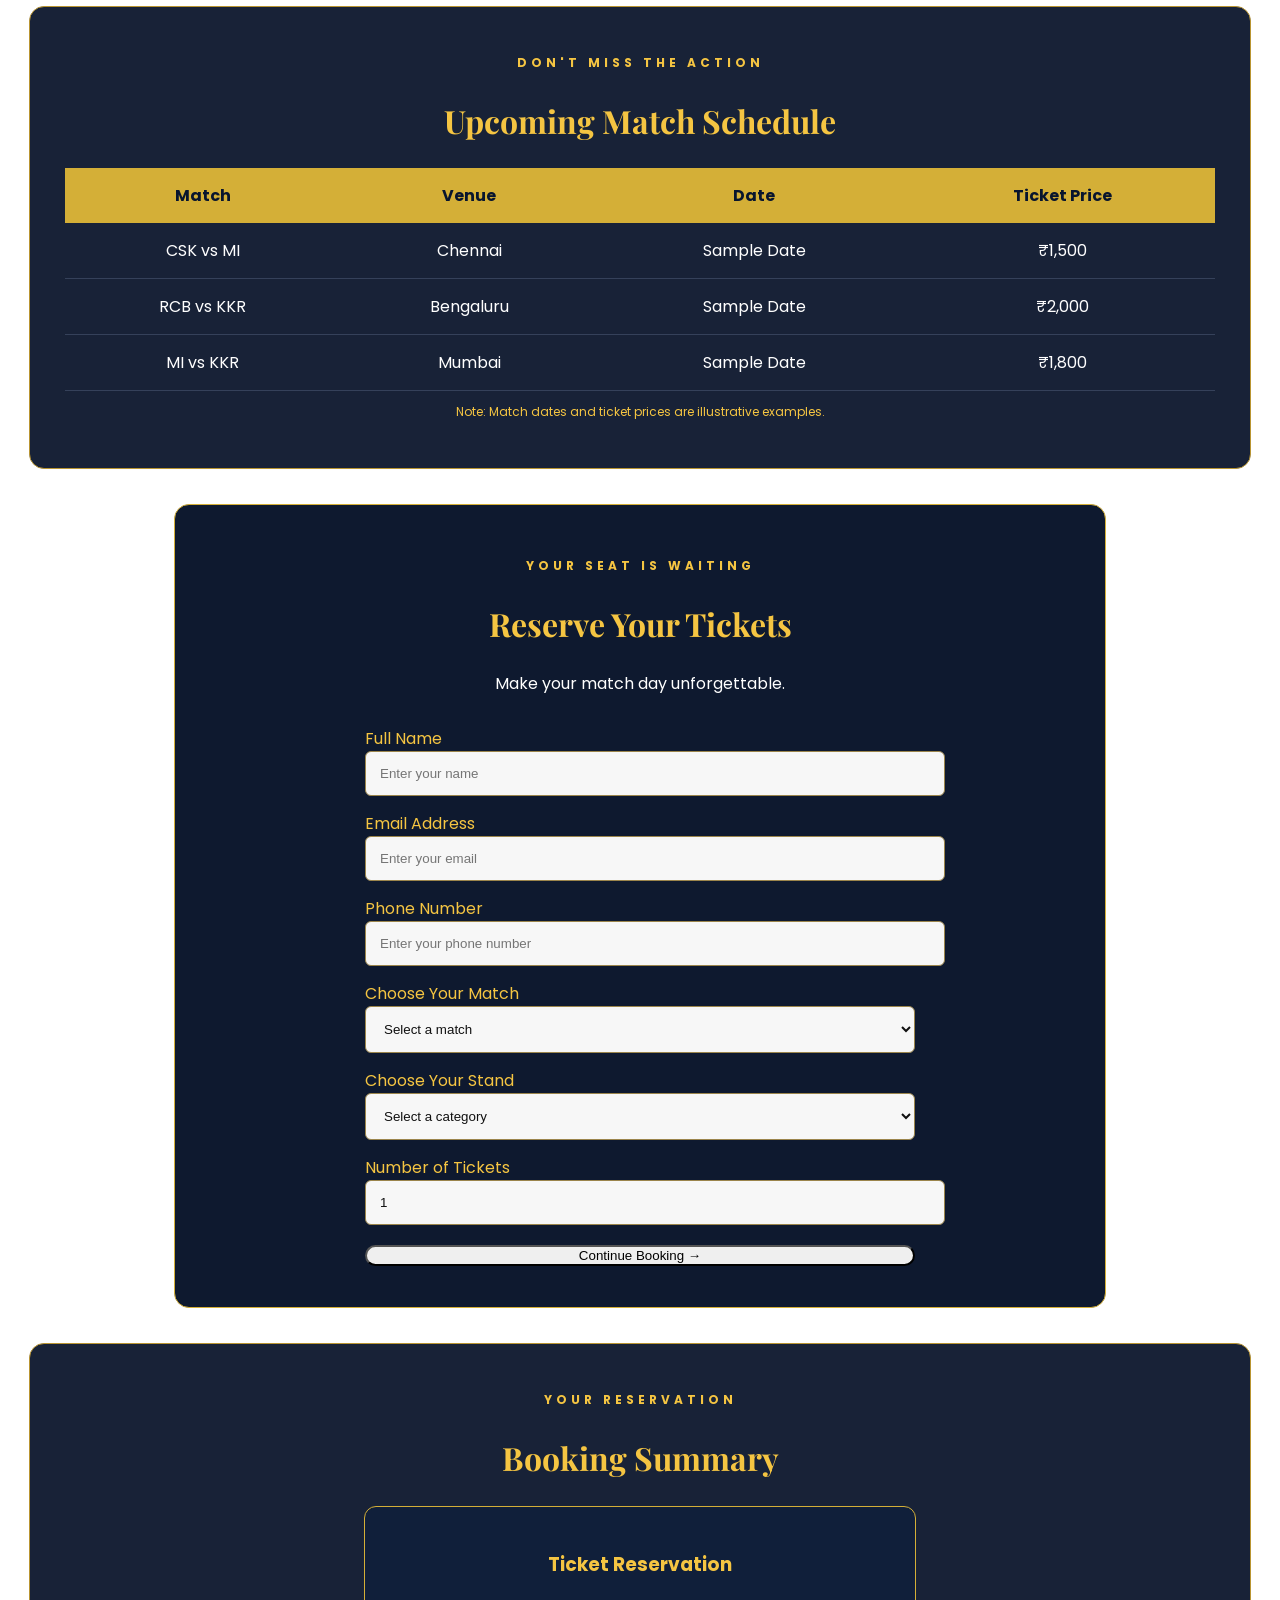
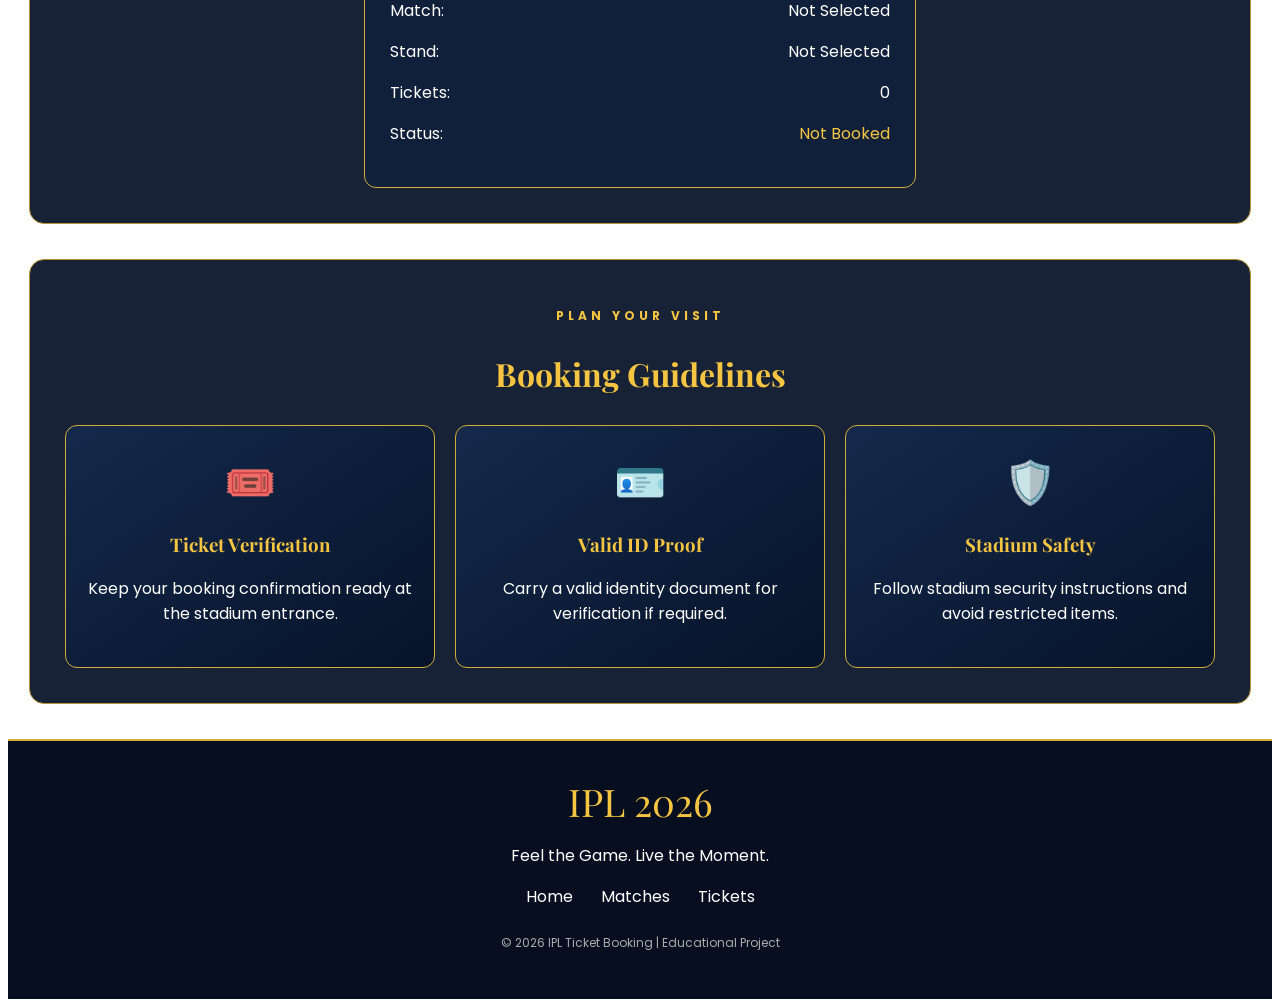
==== commit 4823df0a: "Add IPL booking form with HTML5 validation" ====
--- a/index.html
+++ b/index.html
@@ -27,7 +27,7 @@
         <a href="#about">About</a>
         <a href="#teams">Teams</a>
         <a href="#matches">Matches</a>
-        <a href="#booking">Tickets</a>
+        <a href="booking.html">Tickets</a>
         <a href="#guidelines">Guidelines</a>
       </nav>
 
@@ -50,7 +50,7 @@
 
         <div class="hero-buttons">
           <a href="#matches" class="gold-button">Explore Matches</a>
-          <a href="#booking" class="outline-button">Book Your Seat</a>
+          <a href="booking.html" class="gold-button">Book Now</a>
         </div>
       </div>
     </section>
--- a/styles.css
+++ b/styles.css
@@ -328,3 +328,59 @@
         padding: 20px;
     }
 }
+
+
+/* Activity 3 - Booking Form */
+
+.radio-group {
+    margin: 12px 0 20px;
+}
+
+.radio-group label,
+.terms label {
+    display: flex;
+    align-items: center;
+    gap: 10px;
+    color: white;
+    margin: 12px 0;
+}
+
+.radio-group input,
+.terms input {
+    width: auto;
+    accent-color: #d4af37;
+}
+
+.form-buttons {
+    display: flex;
+    gap: 15px;
+    margin-top: 20px;
+}
+
+.form-buttons button {
+    flex: 1;
+}
+
+.reset-button {
+    background: transparent;
+    color: #d4af37;
+    border: 1px solid #d4af37;
+}
+
+.reset-button:hover {
+    background: #d4af37;
+    color: #080d1b;
+}
+
+.form-note {
+    text-align: center;
+    font-size: 12px;
+    color: #f5c542;
+    margin-top: 25px;
+}
+
+@media (max-width: 600px) {
+    .form-buttons {
+        flex-direction: column;
+    }
+}
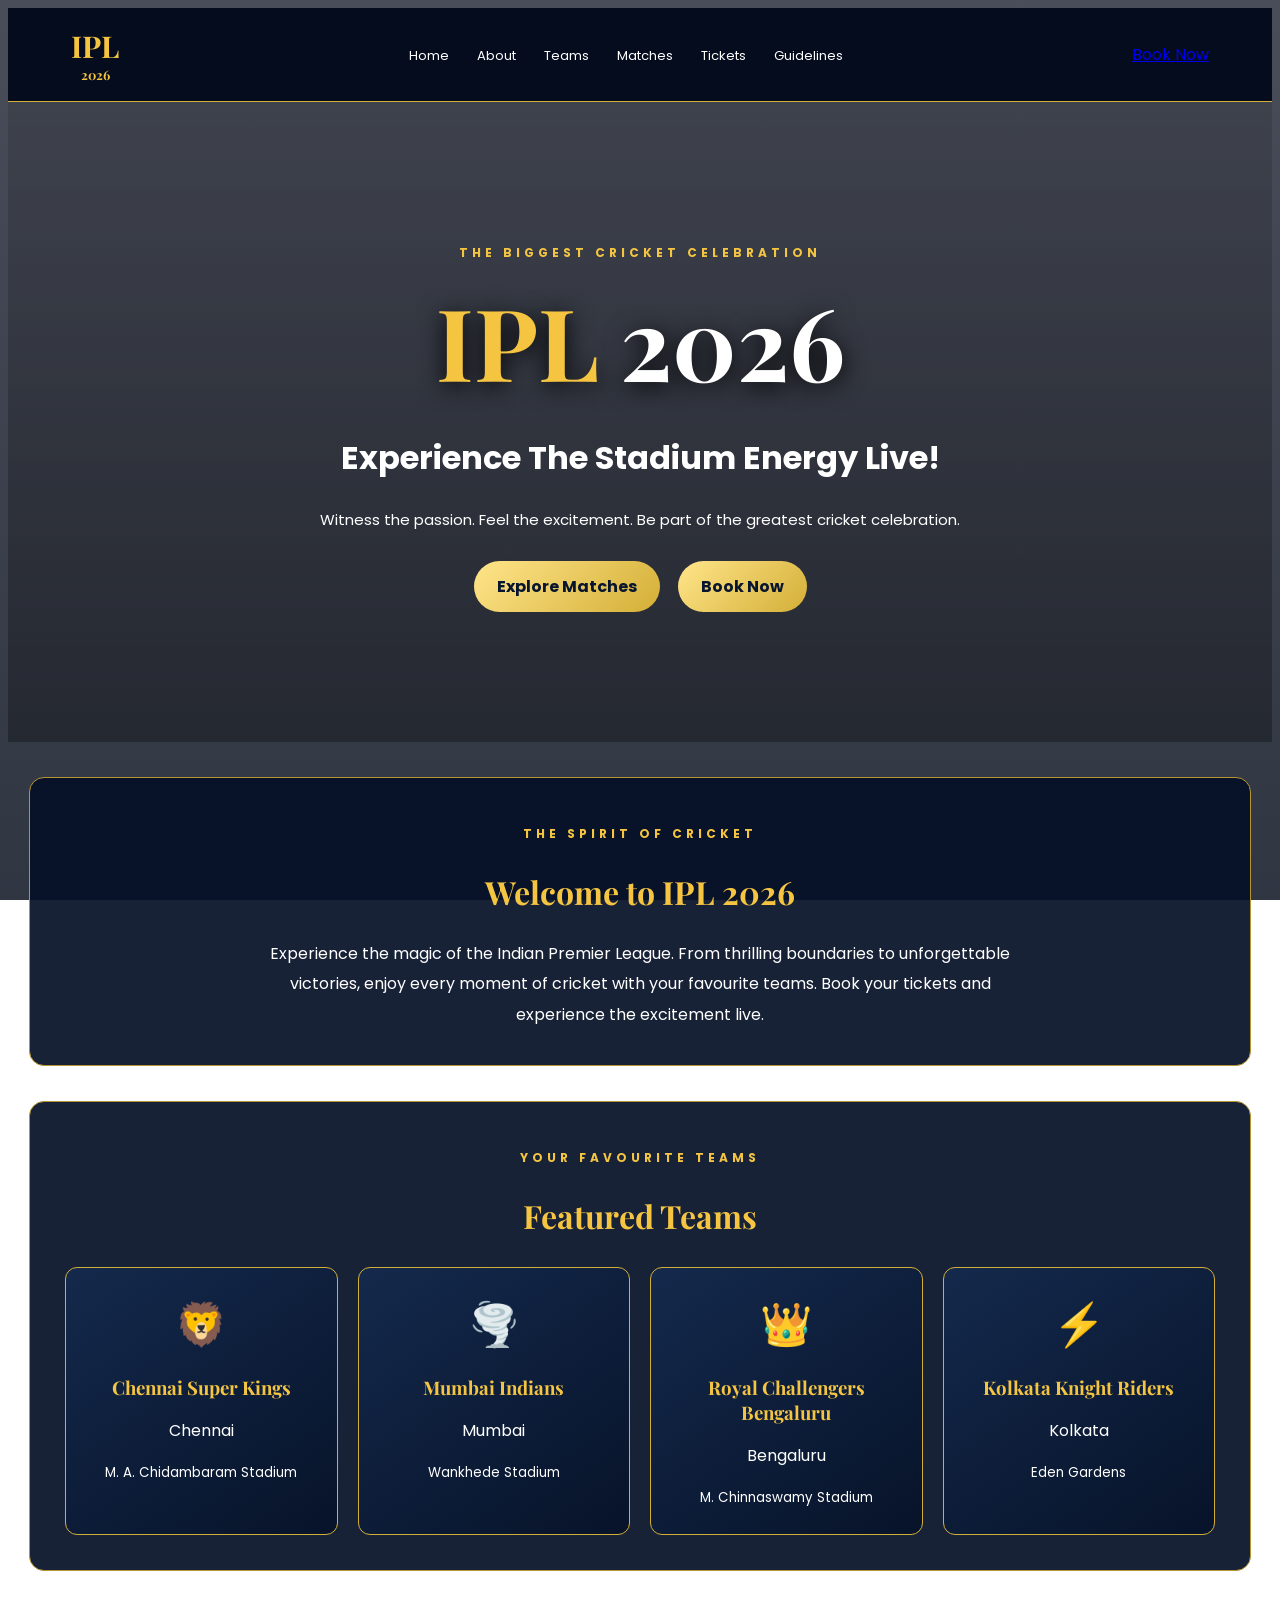
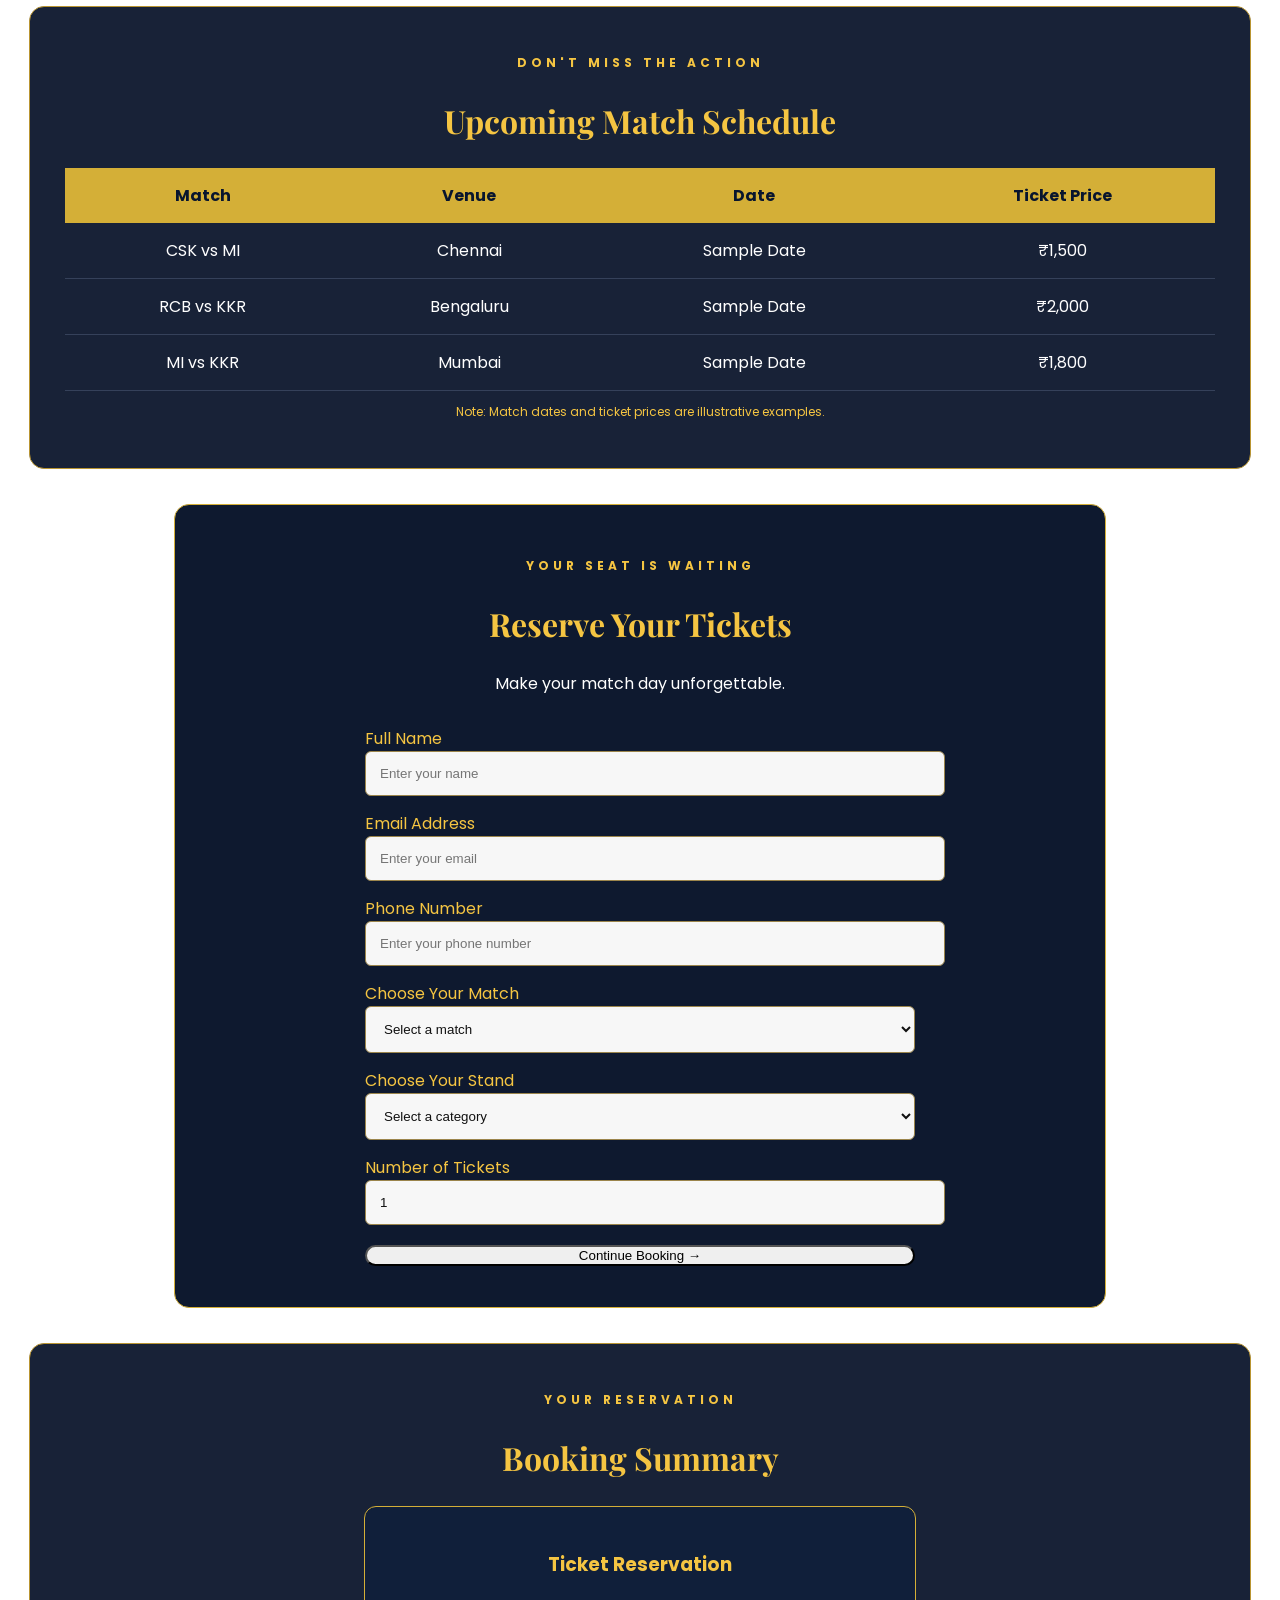
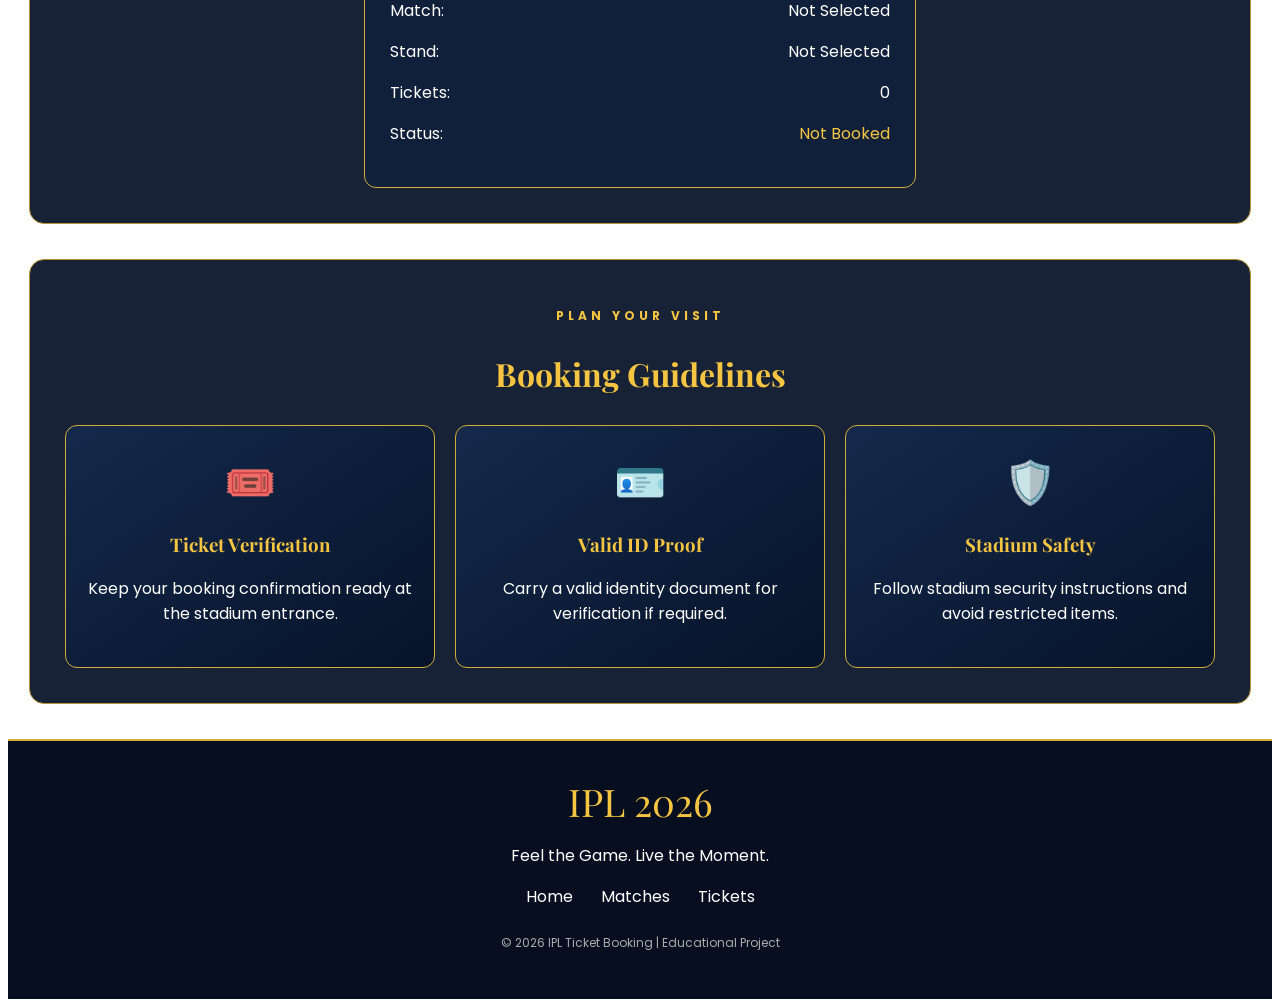
==== commit de9c0cb9: "Add JavaScript toast notification and smooth scrolling" ====
--- a/index.html
+++ b/index.html
@@ -31,7 +31,7 @@
         <a href="#guidelines">Guidelines</a>
       </nav>
 
-      <a href="#booking" class="header-button">Book Now</a>
+      <a href="#booking" class="book-button">Book Now</a>
     </header>
 
     <!-- HERO SECTION -->
@@ -263,5 +263,7 @@
 
       <p class="copyright">© 2026 IPL Ticket Booking | Educational Project</p>
     </footer>
+    <div id="toast" class="toast"></div>
+    <script src="app.js"></script>
   </body>
 </html>
--- a/styles.css
+++ b/styles.css
@@ -384,3 +384,28 @@
         flex-direction: column;
     }
 }
+
+
+/* Activity 5 - Toast Notification */
+.toast {
+    visibility: hidden;
+    min-width: 250px;
+    background-color: #d4af37;
+    color: #080d1b;
+    text-align: center;
+    padding: 15px 25px;
+    border-radius: 8px;
+    position: fixed;
+    bottom: 30px;
+    left: 50%;
+    transform: translateX(-50%);
+    z-index: 1000;
+    font-weight: bold;
+    opacity: 0;
+    transition: opacity 0.3s ease;
+}
+
+.toast.show {
+    visibility: visible;
+    opacity: 1;
+}
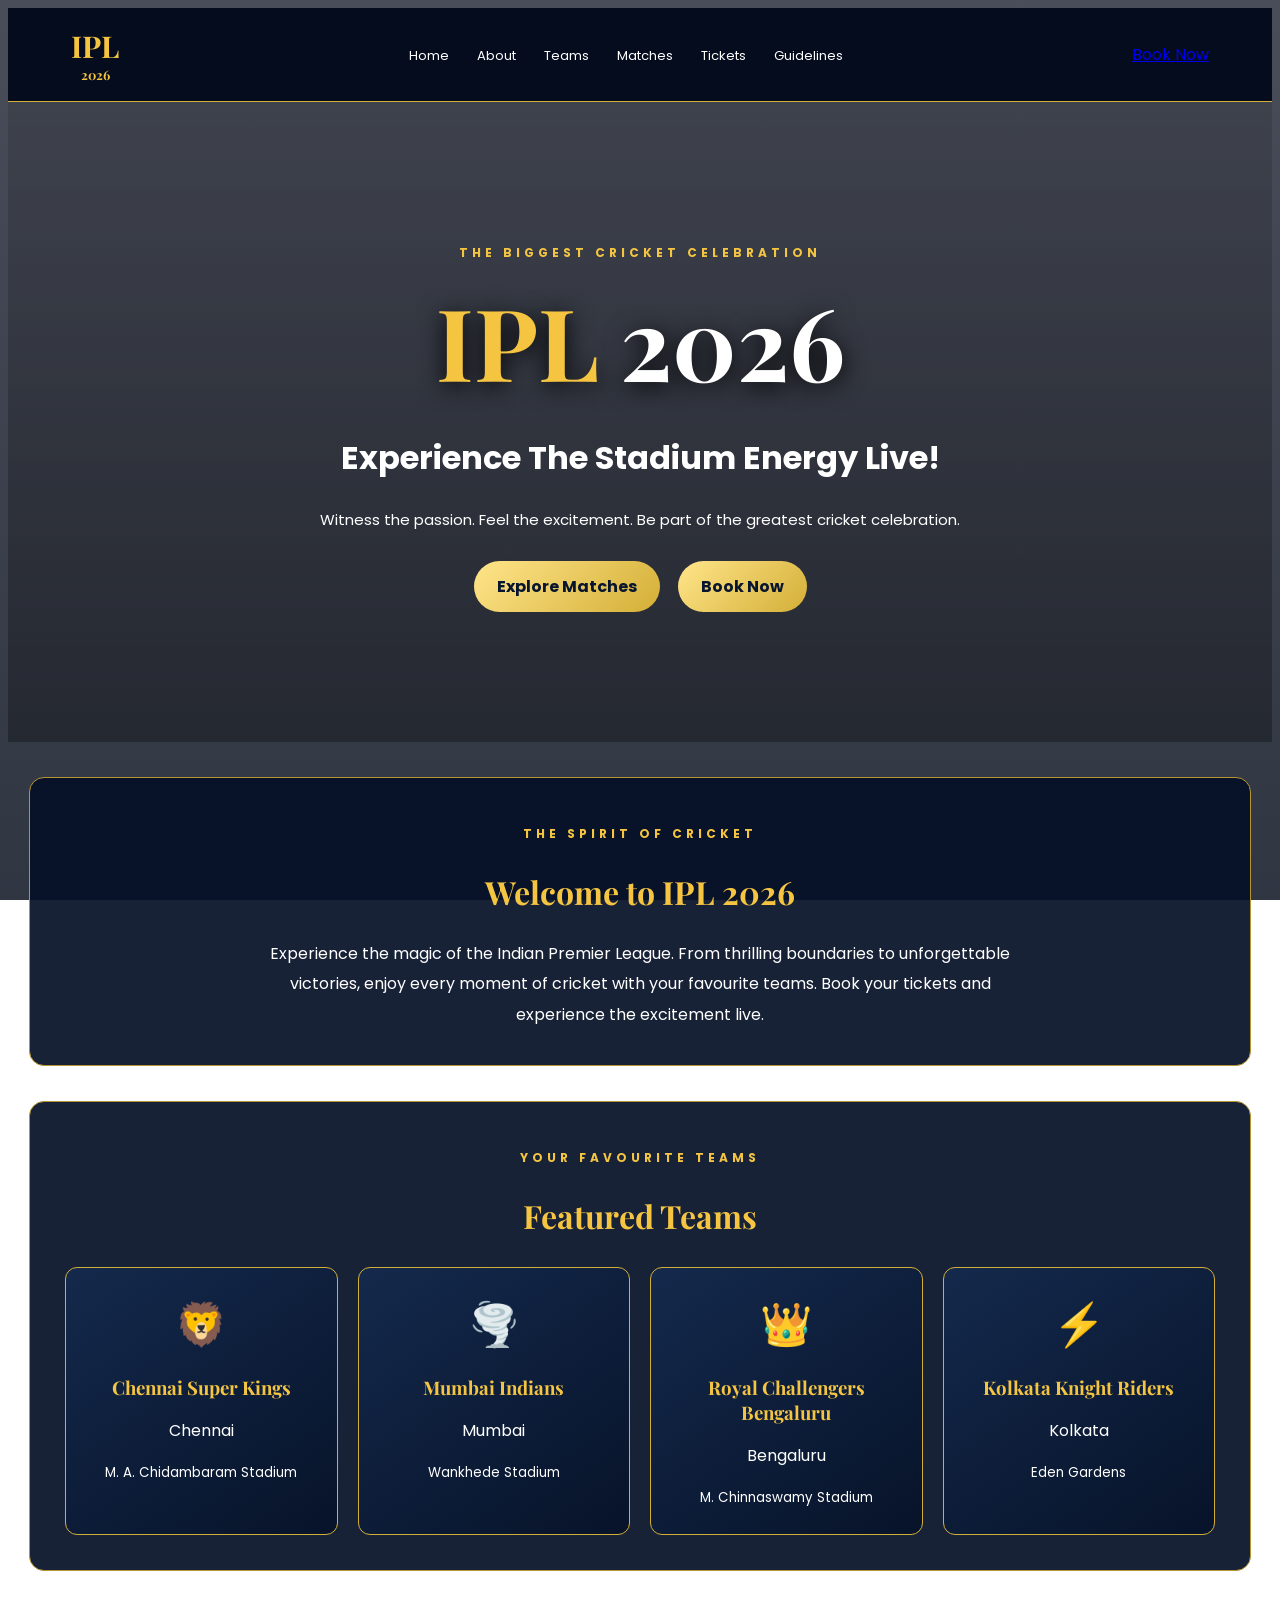
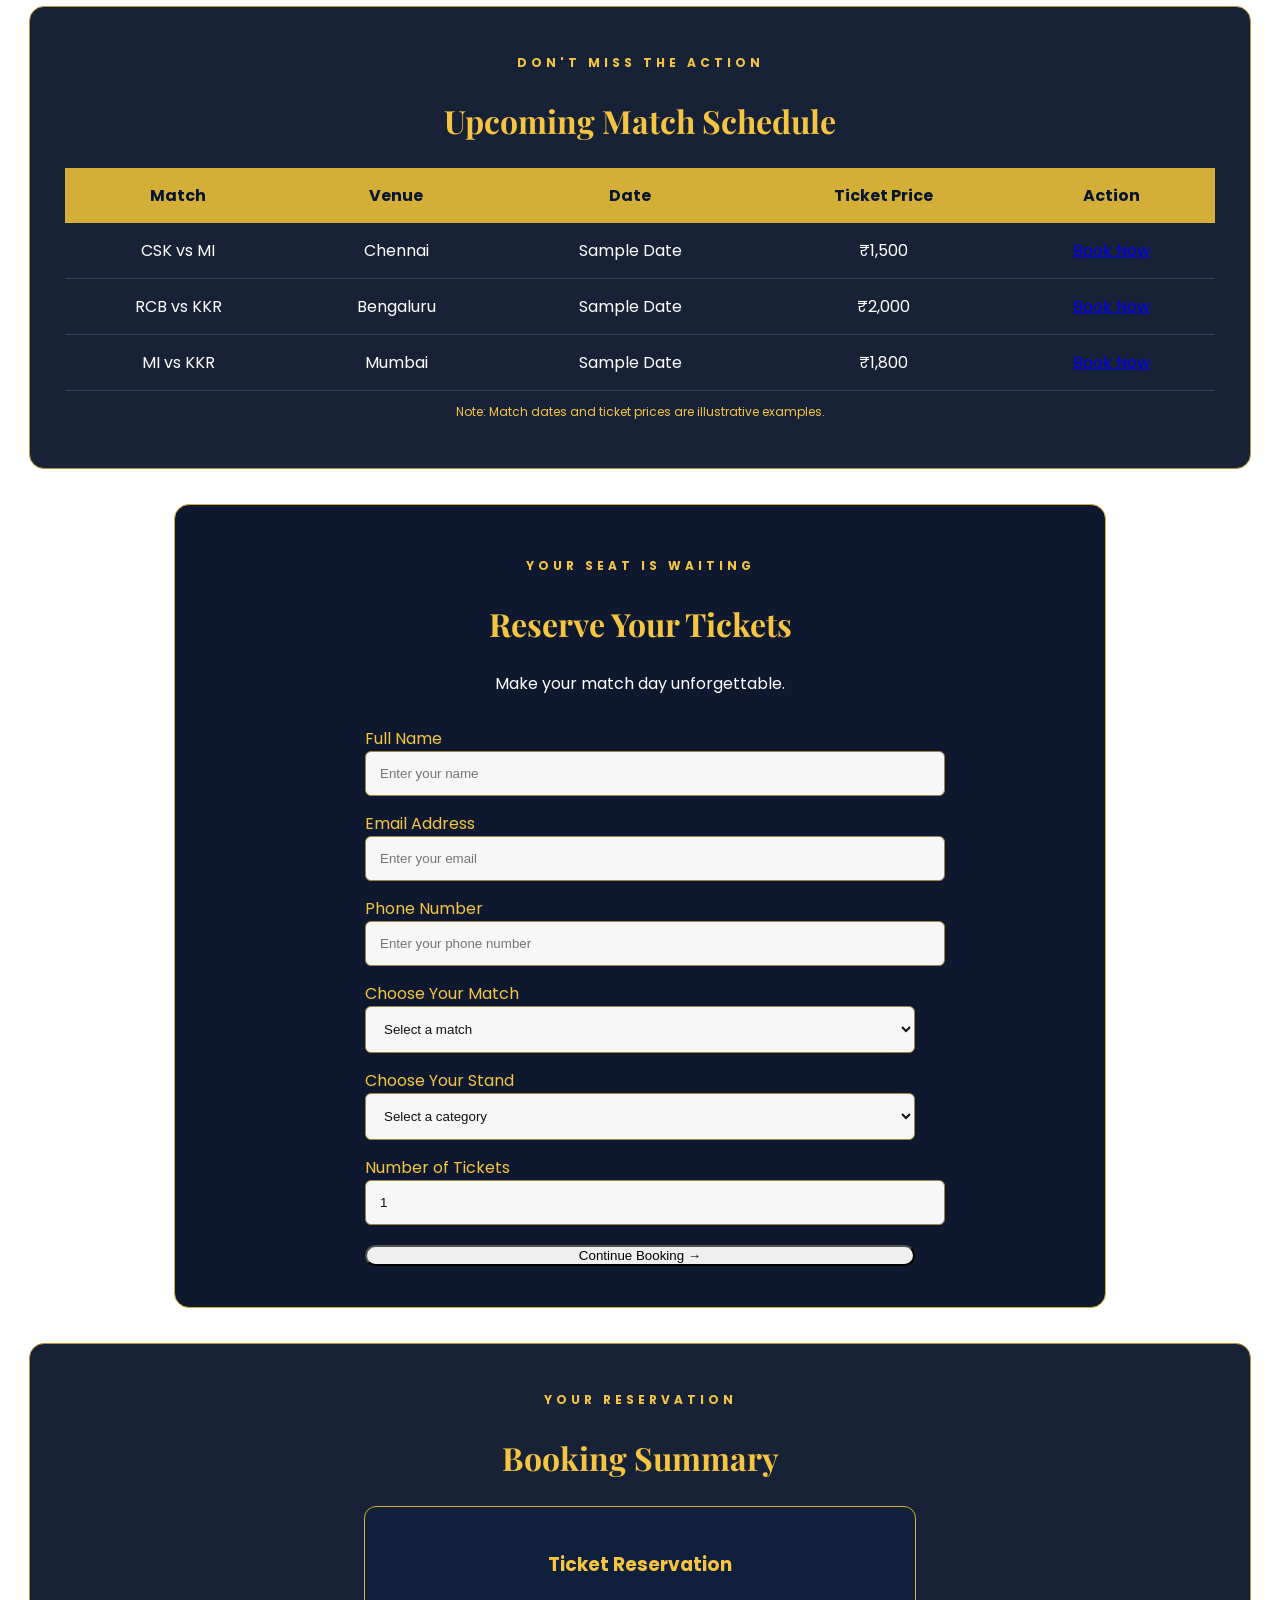
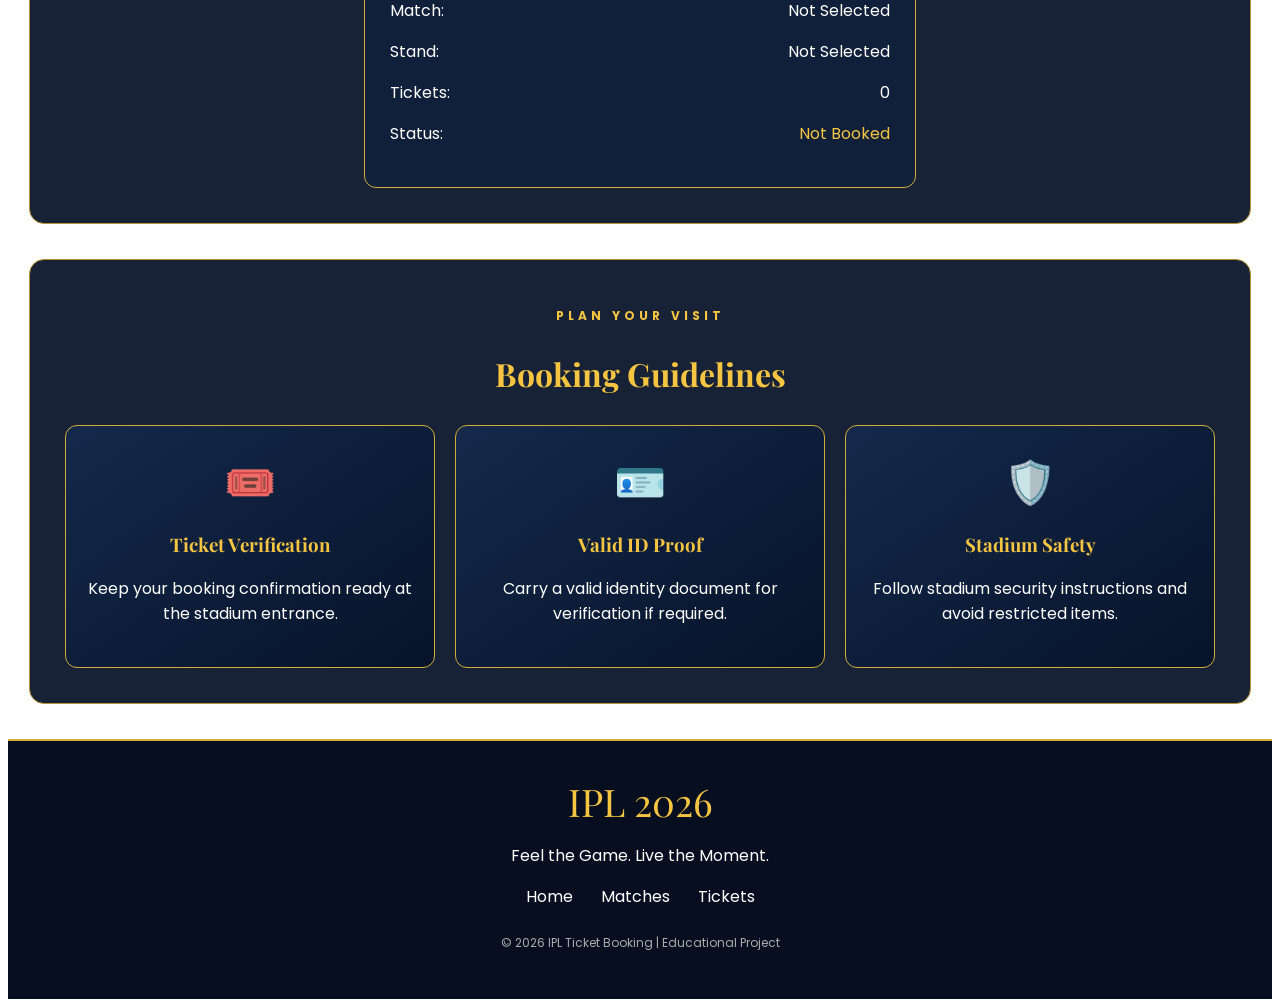
==== commit 9623617a: "Add JavaScript toast notification and smooth scrolling" ====
--- a/index.html
+++ b/index.html
@@ -50,7 +50,7 @@
 
         <div class="hero-buttons">
           <a href="#matches" class="gold-button">Explore Matches</a>
-          <a href="booking.html" class="gold-button">Book Now</a>
+          <a href="#booking" class="gold-button book-button">Book Now</a>
         </div>
       </div>
     </section>
@@ -120,6 +120,7 @@
               <th>Venue</th>
               <th>Date</th>
               <th>Ticket Price</th>
+              <th>Action</th>
             </tr>
           </thead>
 
@@ -129,6 +130,9 @@
               <td>Chennai</td>
               <td>Sample Date</td>
               <td>₹1,500</td>
+              <td>
+                <a href="#booking" class="book-button">Book Now</a>
+              </td>
             </tr>
 
             <tr>
@@ -136,6 +140,9 @@
               <td>Bengaluru</td>
               <td>Sample Date</td>
               <td>₹2,000</td>
+              <td>
+                <a href="#booking" class="book-button">Book Now</a>
+              </td>
             </tr>
 
             <tr>
@@ -143,6 +150,9 @@
               <td>Mumbai</td>
               <td>Sample Date</td>
               <td>₹1,800</td>
+              <td>
+                <a href="#booking" class="book-button">Book Now</a>
+              </td>
             </tr>
           </tbody>
         </table>
@@ -263,7 +273,11 @@
 
       <p class="copyright">© 2026 IPL Ticket Booking | Educational Project</p>
     </footer>
+
+    <!-- TOAST NOTIFICATION -->
     <div id="toast" class="toast"></div>
+
+    <!-- JAVASCRIPT -->
     <script src="app.js"></script>
   </body>
 </html>
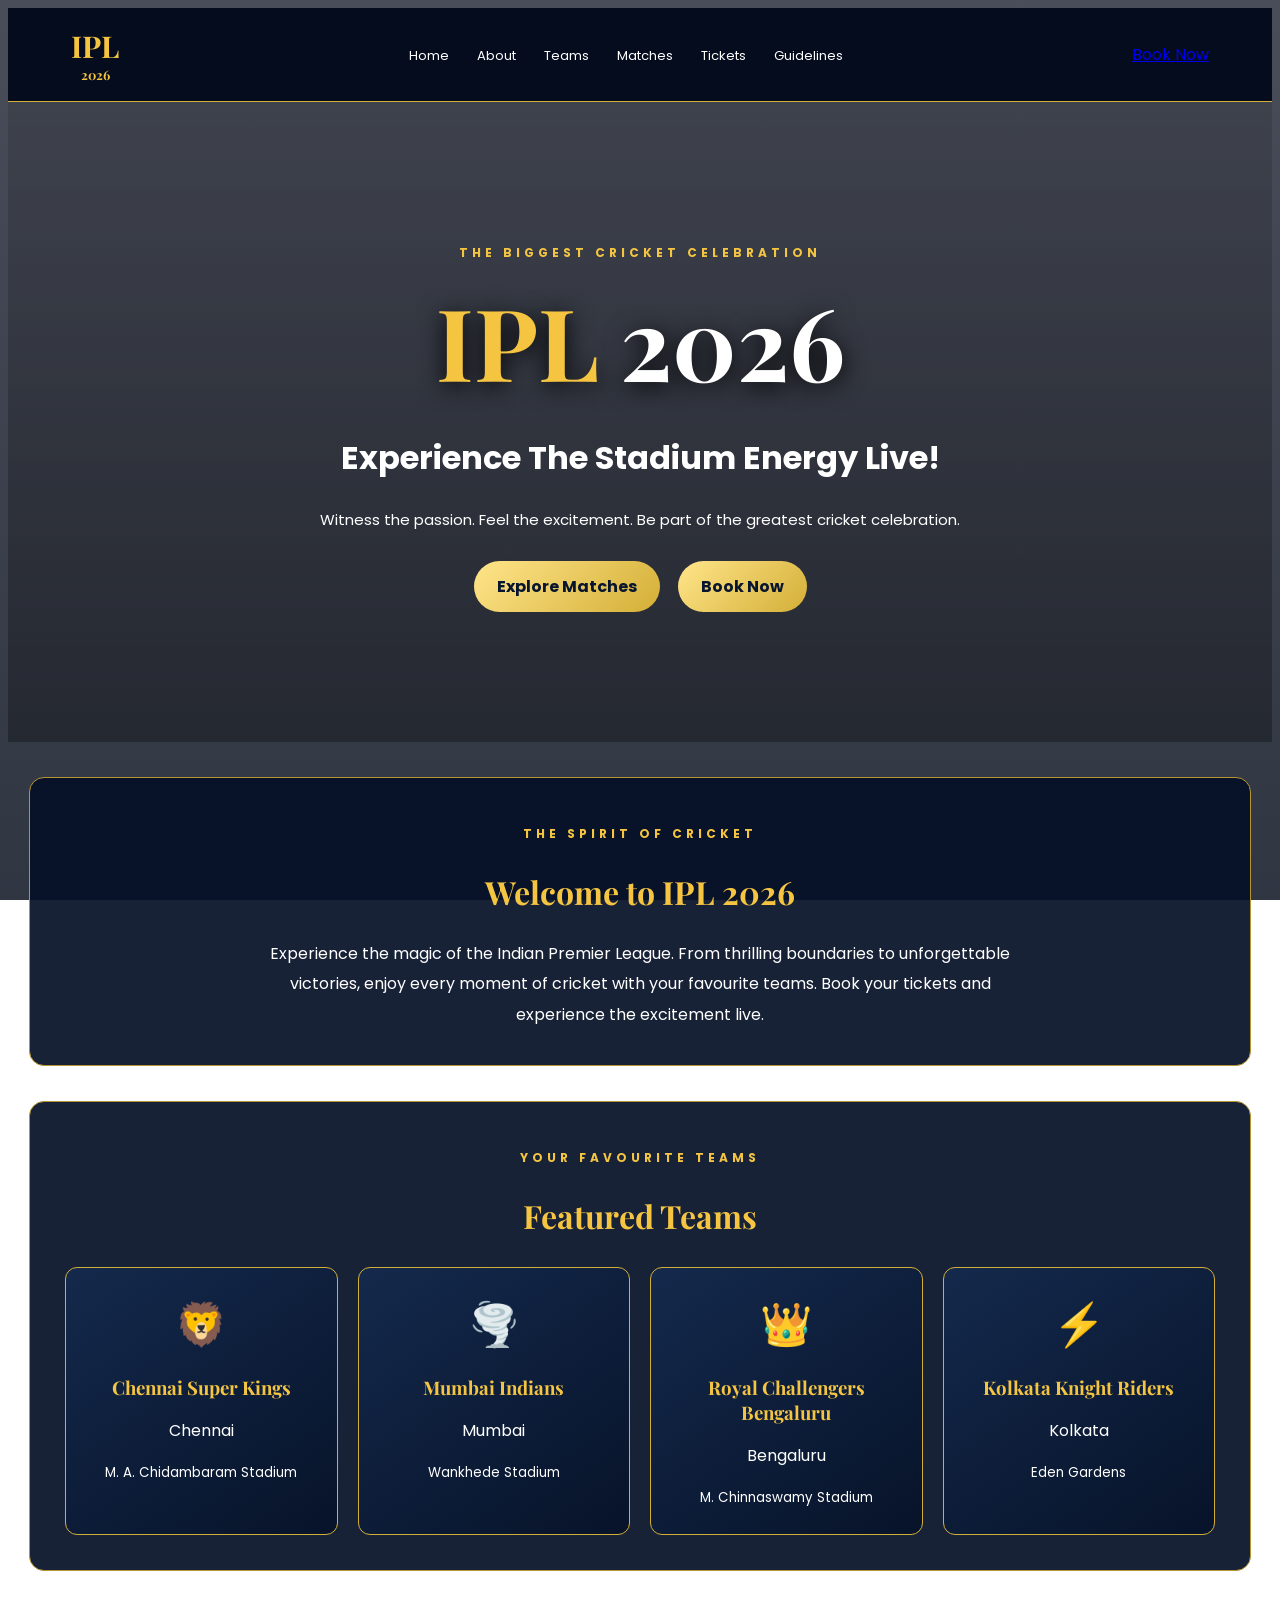
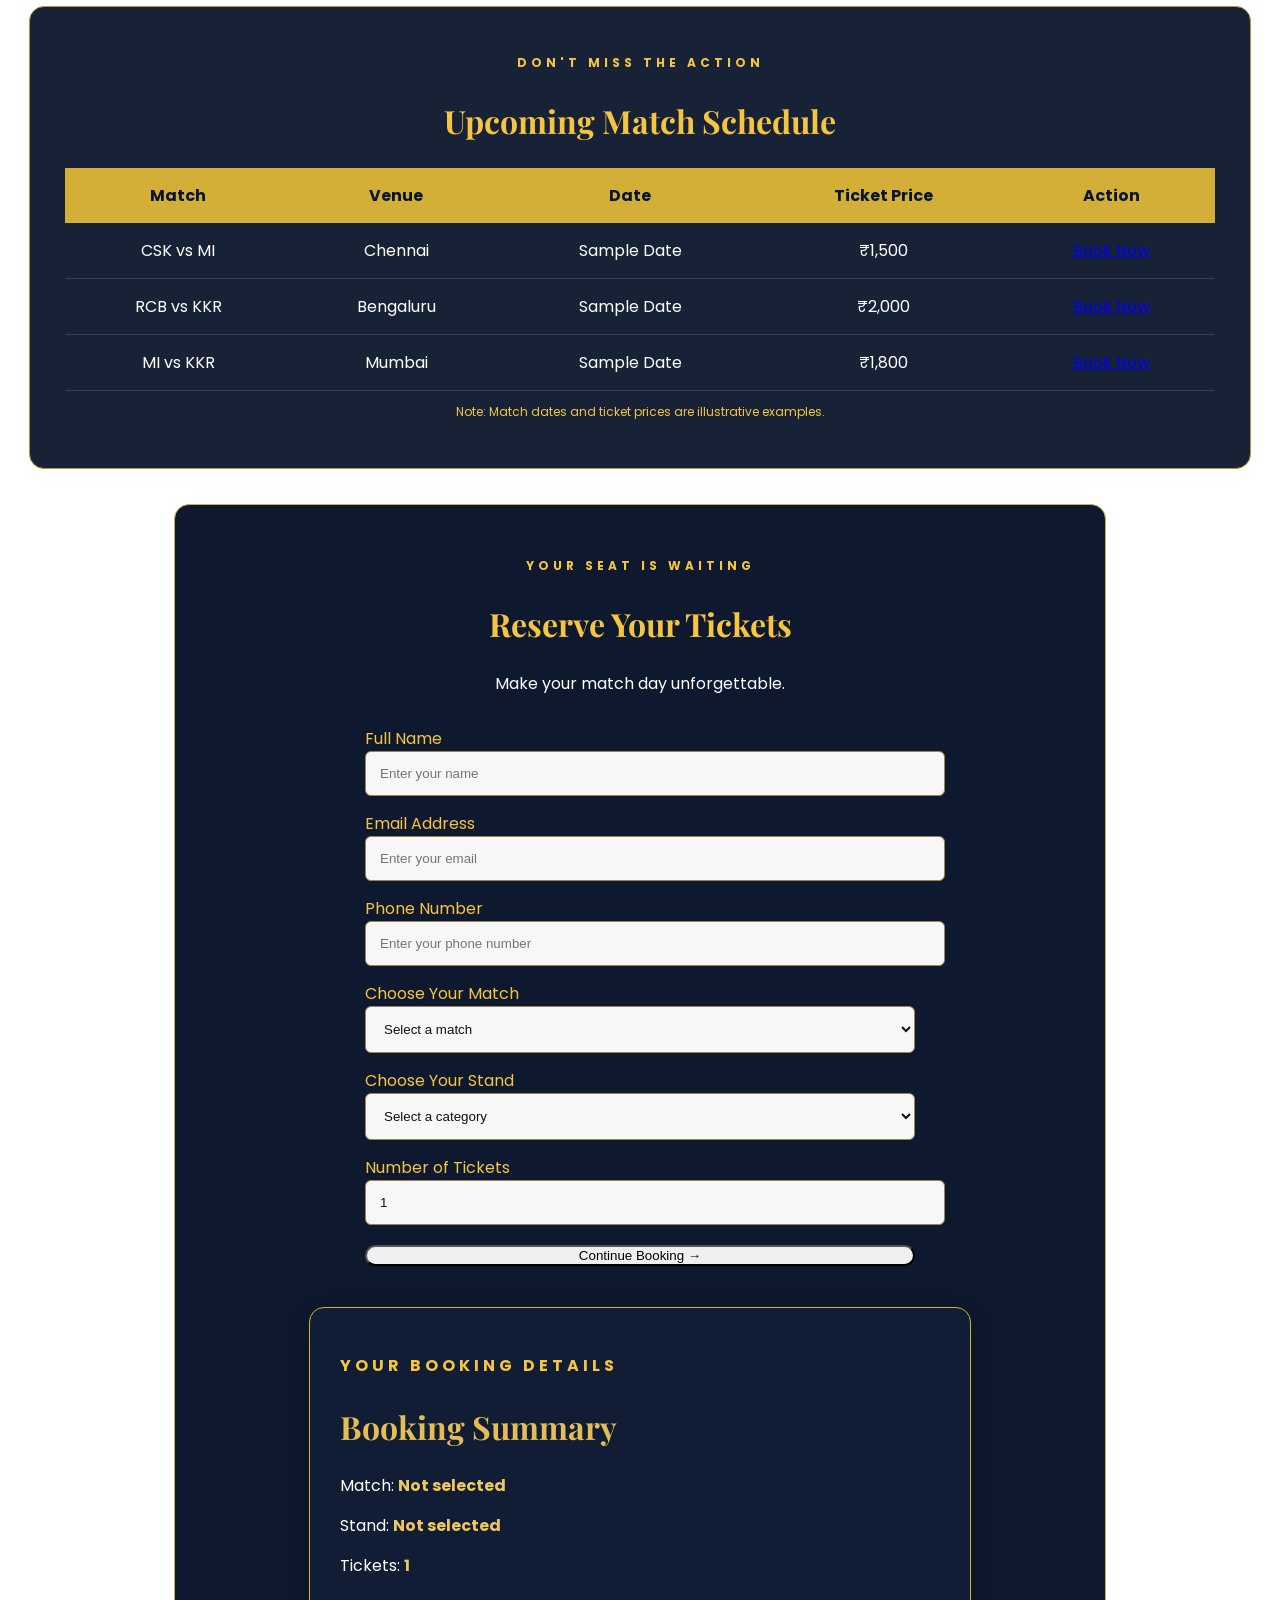
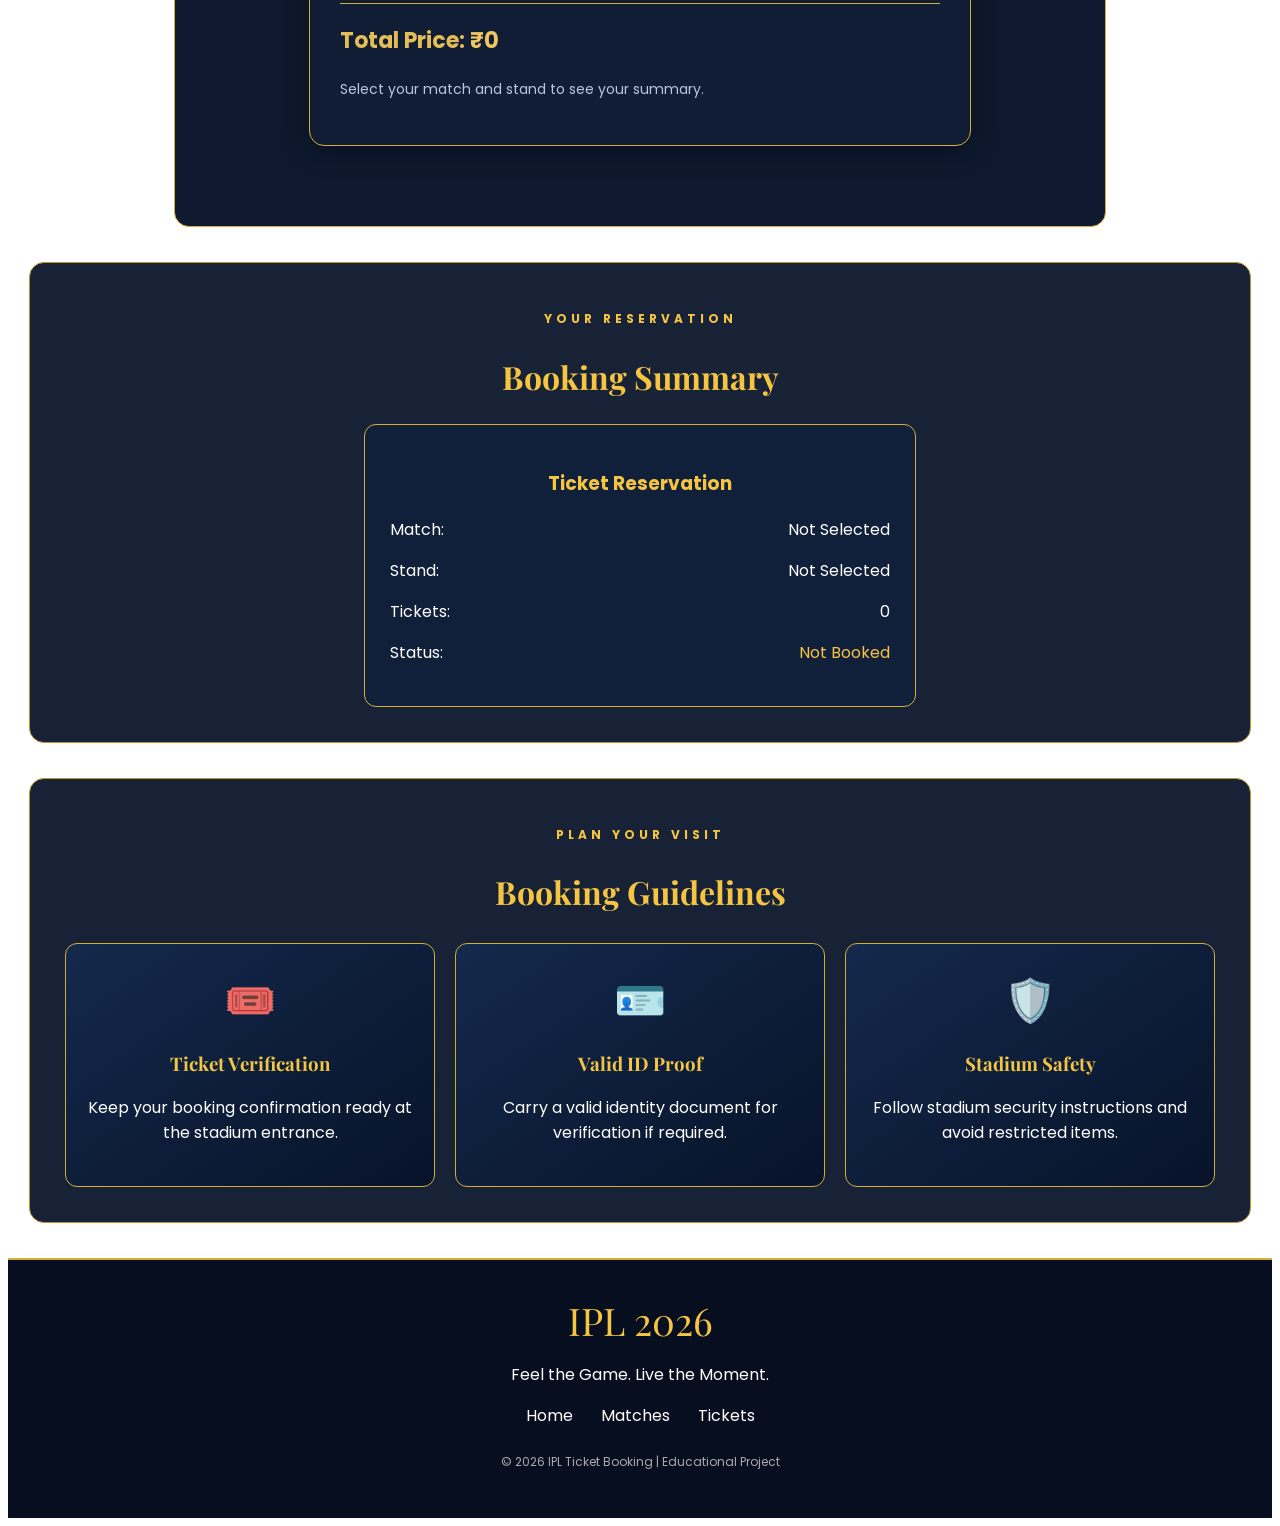
==== commit 898ea674: "Complete Activity 7 - Live Booking Summary" ====
--- a/index.html
+++ b/index.html
@@ -164,6 +164,7 @@
     </section>
 
     <!-- BOOKING -->
+
     <section id="booking" class="booking-section">
       <div class="booking-heading">
         <p class="section-label">YOUR SEAT IS WAITING</p>
@@ -171,7 +172,7 @@
         <p>Make your match day unforgettable.</p>
       </div>
 
-      <form class="booking-form">
+      <form class="booking-form" id="bookingForm">
         <label for="name">Full Name</label>
         <input type="text" id="name" placeholder="Enter your name" required />
 
@@ -194,17 +195,23 @@
         <label for="match">Choose Your Match</label>
         <select id="match" required>
           <option value="">Select a match</option>
-          <option>CSK vs MI</option>
-          <option>RCB vs KKR</option>
-          <option>MI vs KKR</option>
+          <option value="CSK vs MI">CSK vs MI</option>
+          <option value="RCB vs KKR">RCB vs KKR</option>
+          <option value="MI vs KKR">MI vs KKR</option>
         </select>
 
         <label for="stand">Choose Your Stand</label>
         <select id="stand" required>
           <option value="">Select a category</option>
-          <option>General Stand</option>
-          <option>Premium Stand</option>
-          <option>VIP Stand</option>
+          <option value="General Stand" data-price="500">
+            General Stand - ₹500
+          </option>
+          <option value="Premium Stand" data-price="1200">
+            Premium Stand - ₹1,200
+          </option>
+          <option value="VIP Stand" data-price="2500">
+            VIP Stand - ₹2,500
+          </option>
         </select>
 
         <label for="tickets">Number of Tickets</label>
@@ -212,6 +219,24 @@
 
         <button type="submit">Continue Booking →</button>
       </form>
+
+      <!-- Booking Summary Card -->
+      <div class="booking-summary" id="bookingSummary">
+        <p class="section-label">YOUR BOOKING DETAILS</p>
+        <h2>Booking Summary</h2>
+
+        <p>Match: <span id="summaryMatch">Not selected</span></p>
+
+        <p>Stand: <span id="summaryStand">Not selected</span></p>
+
+        <p>Tickets: <span id="summaryTickets">1</span></p>
+
+        <h3>Total Price: <span id="summaryTotal">₹0</span></h3>
+
+        <p id="summaryMessage">
+          Select your match and stand to see your summary.
+        </p>
+      </div>
     </section>
 
     <!-- BOOKING SUMMARY -->
--- a/styles.css
+++ b/styles.css
@@ -409,3 +409,46 @@
     visibility: visible;
     opacity: 1;
 }
+
+
+/* Activity 7 - Booking Summary Card */
+
+.booking-summary {
+    max-width: 600px;
+    margin: 40px auto;
+    padding: 30px;
+    background: #101d35;
+    color: white;
+    border: 1px solid #d4af37;
+    border-radius: 15px;
+    box-shadow: 0 8px 25px rgba(0, 0, 0, 0.3);
+}
+
+.booking-summary h2 {
+    color: #e5bd55;
+    margin-bottom: 25px;
+}
+
+.booking-summary p {
+    margin: 15px 0;
+    font-size: 16px;
+}
+
+.booking-summary span {
+    color: #f0c75e;
+    font-weight: bold;
+}
+
+.booking-summary h3 {
+    margin-top: 25px;
+    padding-top: 20px;
+    border-top: 1px solid #d4af37;
+    color: #e5bd55;
+    font-size: 22px;
+}
+
+#summaryMessage {
+    color: #b9c7dc;
+    font-size: 14px;
+}
+
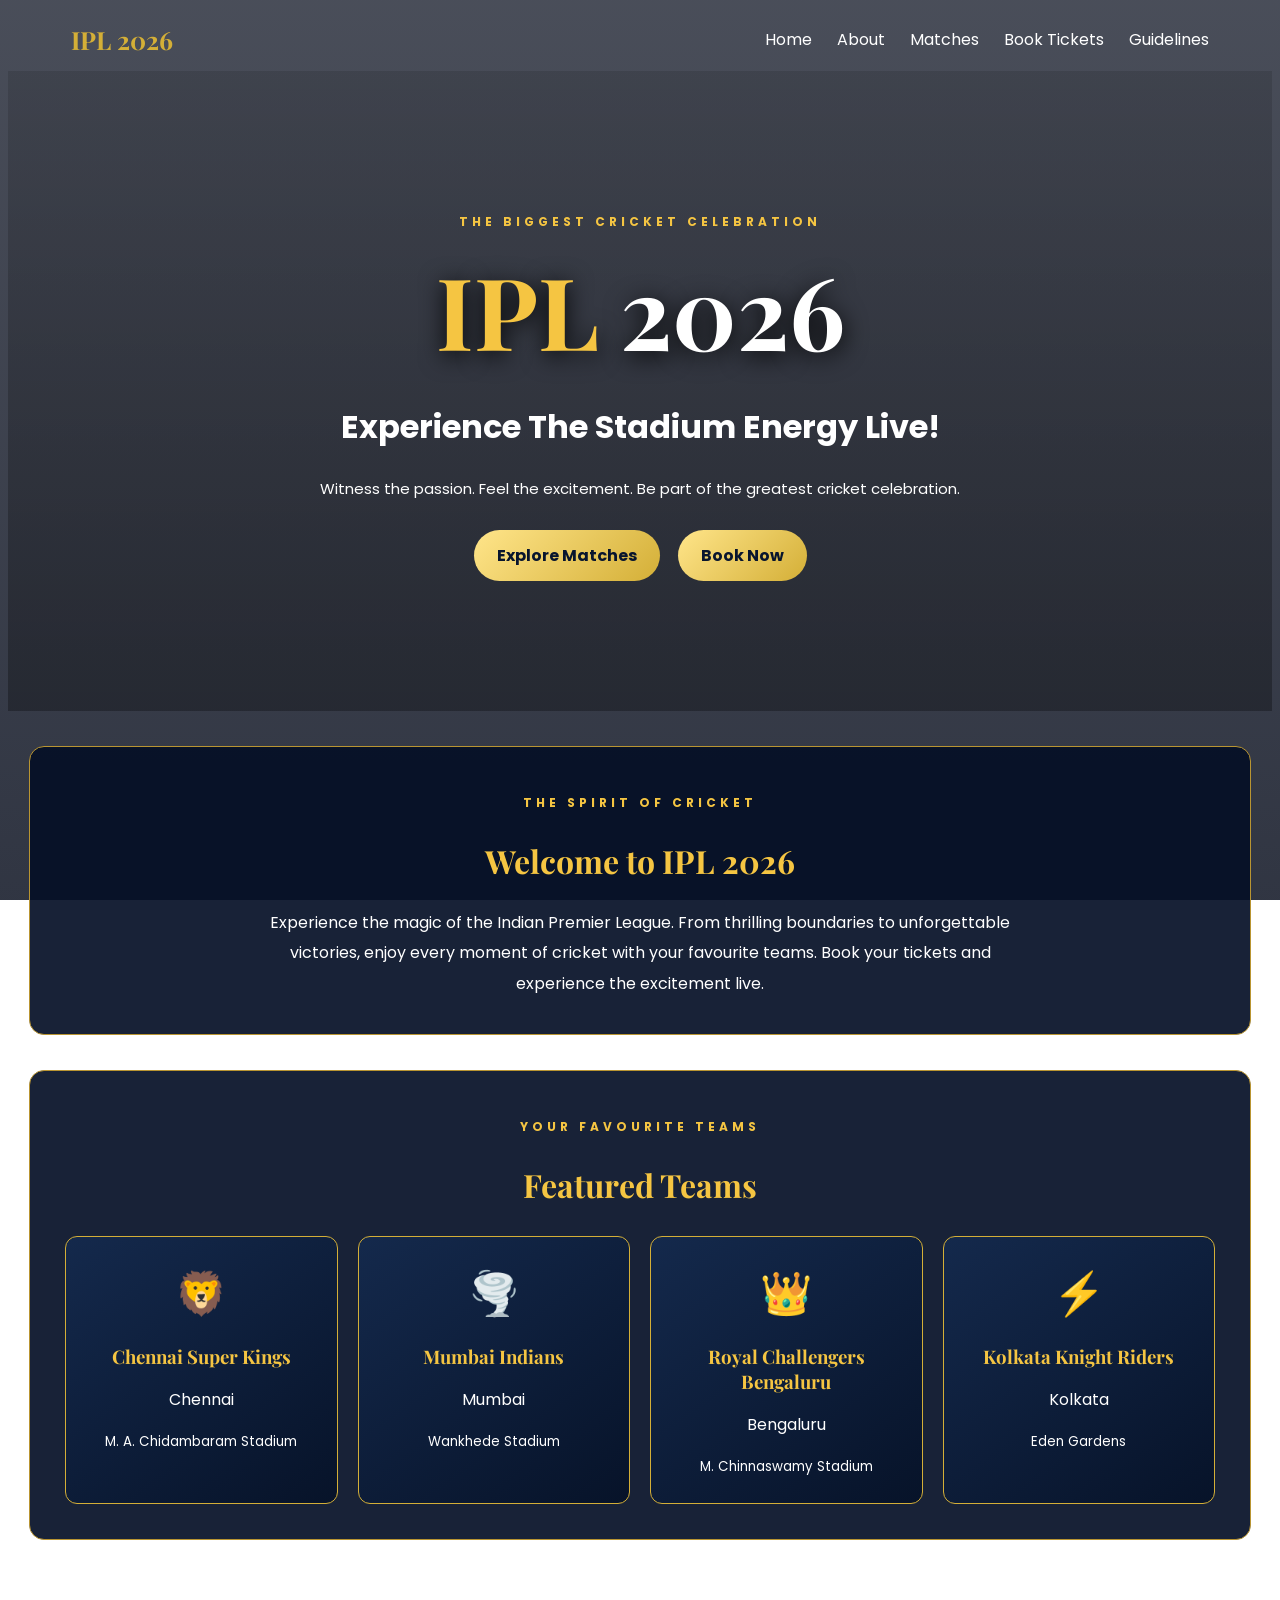
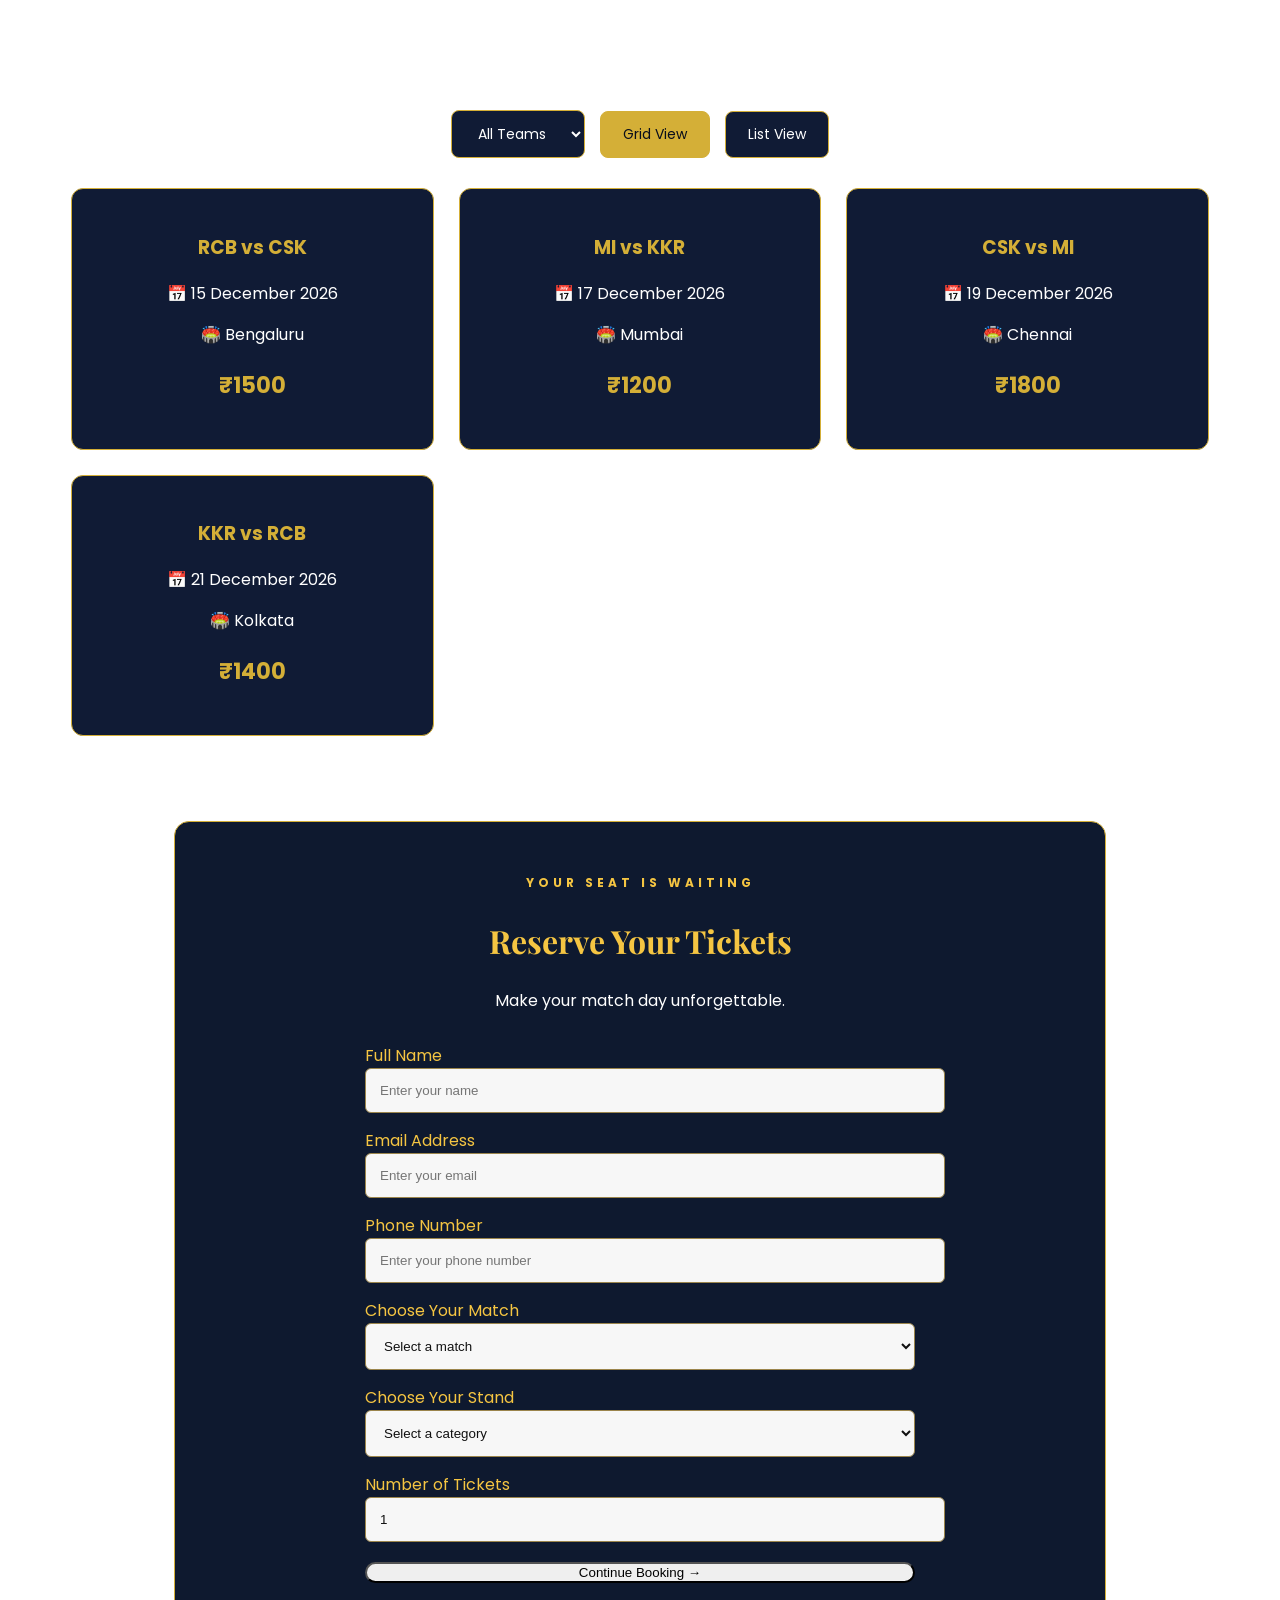
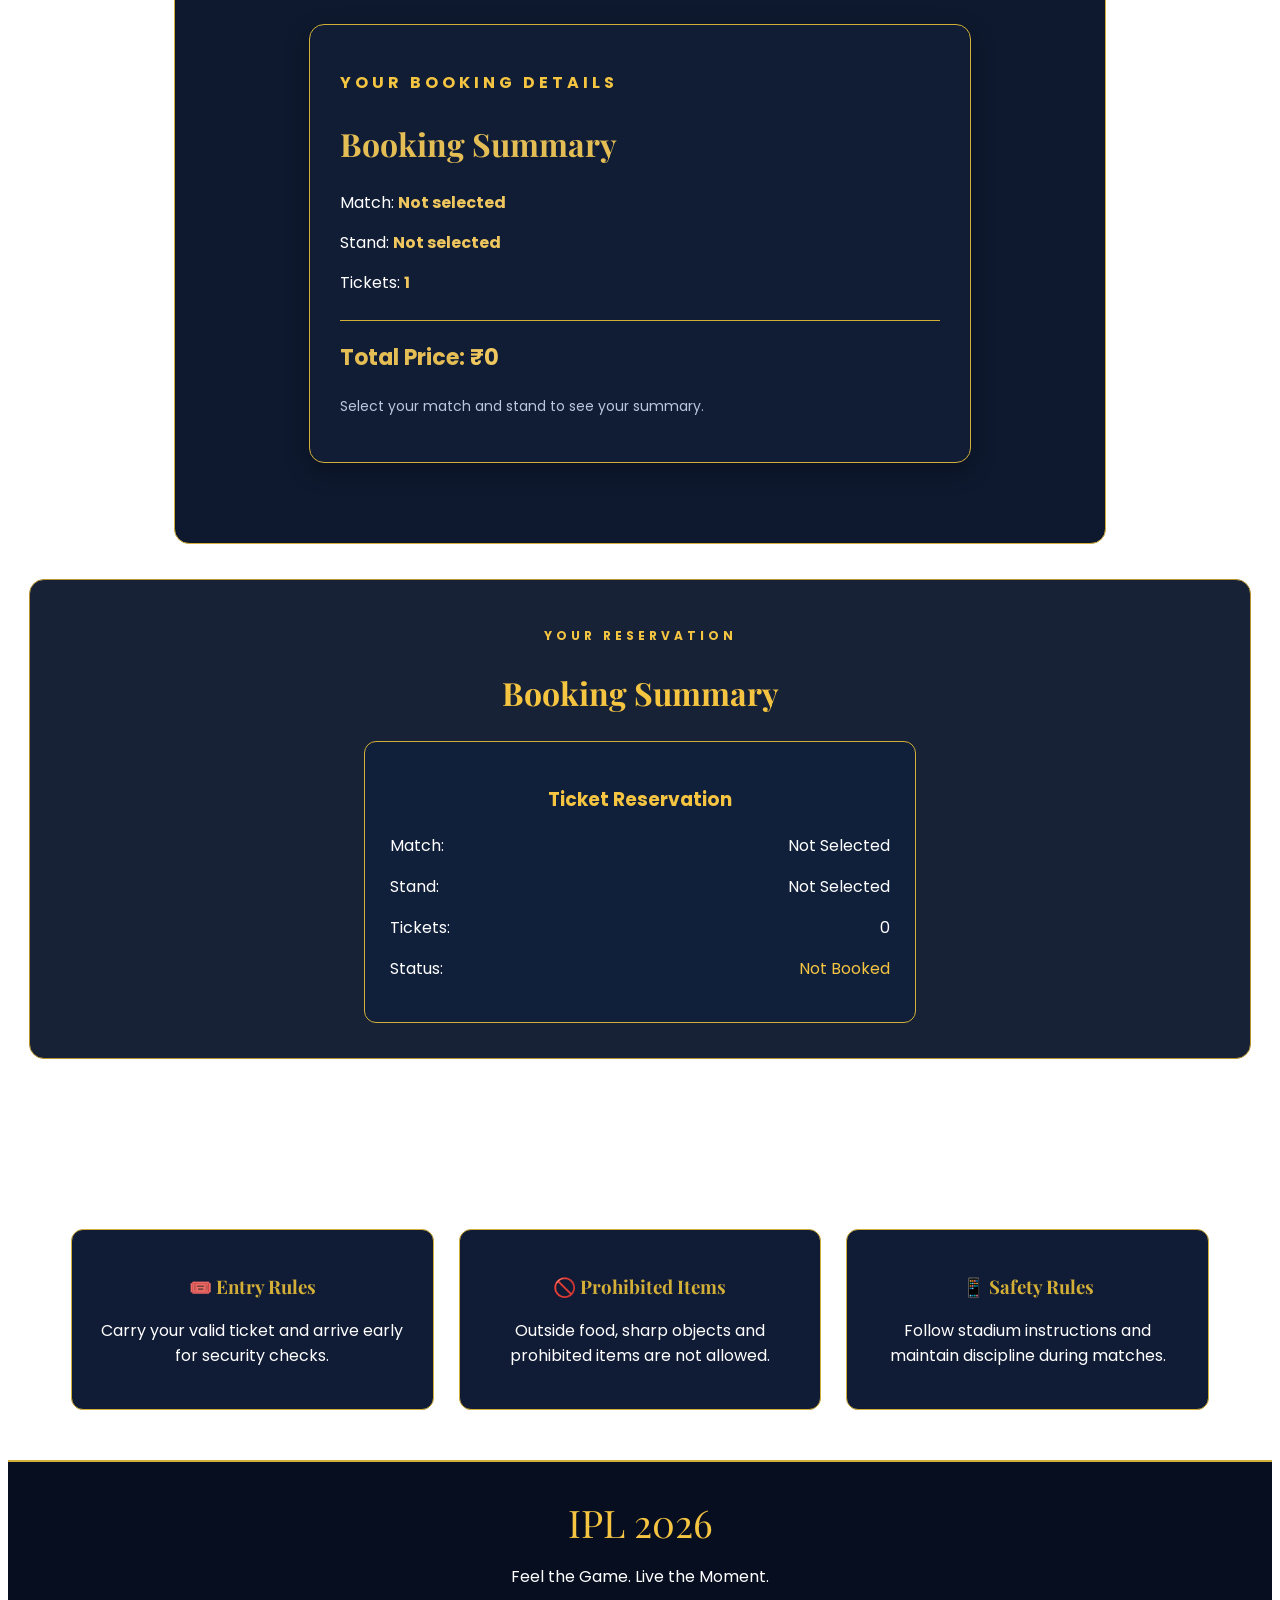
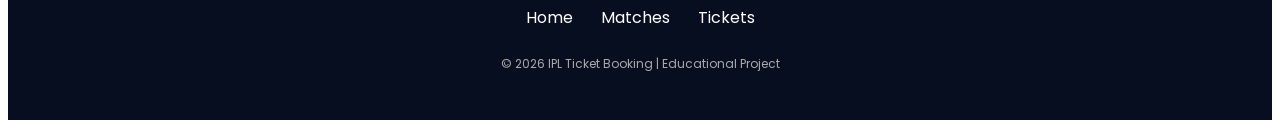
==== commit a04d95fd: "Add responsive layout and interactive match controls" ====
--- a/index.html
+++ b/index.html
@@ -16,22 +16,27 @@
 
   <body>
     <!-- NAVIGATION -->
-    <header class="main-header">
-      <div class="logo">
-        <span>IPL</span>
-        <small>2026</small>
-      </div>
-
-      <nav>
-        <a href="#home">Home</a>
-        <a href="#about">About</a>
-        <a href="#teams">Teams</a>
-        <a href="#matches">Matches</a>
-        <a href="booking.html">Tickets</a>
-        <a href="#guidelines">Guidelines</a>
+    <header class="site-header">
+      <nav class="navbar">
+        <a href="#" class="logo">IPL 2026</a>
+
+        <button
+          class="menu-toggle"
+          id="menuToggle"
+          aria-label="Open navigation"
+          aria-expanded="false"
+        >
+          ☰
+        </button>
+
+        <ul class="nav-links" id="navLinks">
+          <li><a href="#home">Home</a></li>
+          <li><a href="#about">About</a></li>
+          <li><a href="#matches">Matches</a></li>
+          <li><a href="#booking">Book Tickets</a></li>
+          <li><a href="#guidelines">Guidelines</a></li>
+        </ul>
       </nav>
-
-      <a href="#booking" class="book-button">Book Now</a>
     </header>
 
     <!-- HERO SECTION -->
@@ -107,64 +112,57 @@
     </section>
 
     <!-- MATCHES -->
-    <section id="matches" class="content-section">
-      <p class="section-label">DON'T MISS THE ACTION</p>
-
-      <h2>Upcoming Match Schedule</h2>
-
-      <div class="table-container">
-        <table>
-          <thead>
-            <tr>
-              <th>Match</th>
-              <th>Venue</th>
-              <th>Date</th>
-              <th>Ticket Price</th>
-              <th>Action</th>
-            </tr>
-          </thead>
-
-          <tbody>
-            <tr>
-              <td>CSK vs MI</td>
-              <td>Chennai</td>
-              <td>Sample Date</td>
-              <td>₹1,500</td>
-              <td>
-                <a href="#booking" class="book-button">Book Now</a>
-              </td>
-            </tr>
-
-            <tr>
-              <td>RCB vs KKR</td>
-              <td>Bengaluru</td>
-              <td>Sample Date</td>
-              <td>₹2,000</td>
-              <td>
-                <a href="#booking" class="book-button">Book Now</a>
-              </td>
-            </tr>
-
-            <tr>
-              <td>MI vs KKR</td>
-              <td>Mumbai</td>
-              <td>Sample Date</td>
-              <td>₹1,800</td>
-              <td>
-                <a href="#booking" class="book-button">Book Now</a>
-              </td>
-            </tr>
-          </tbody>
-        </table>
-      </div>
-
-      <p class="note">
-        Note: Match dates and ticket prices are illustrative examples.
-      </p>
+    <section id="matches" class="matches-section">
+      <h2>Upcoming IPL Matches</h2>
+
+      <!-- MATCH FILTER AND VIEW CONTROLS -->
+      <div class="match-controls">
+        <select id="teamFilter" aria-label="Filter matches by team">
+          <option value="all">All Teams</option>
+          <option value="RCB">RCB</option>
+          <option value="CSK">CSK</option>
+          <option value="MI">MI</option>
+          <option value="KKR">KKR</option>
+        </select>
+
+        <button type="button" id="gridView">Grid View</button>
+
+        <button type="button" id="listView">List View</button>
+      </div>
+
+      <!-- MATCH CARDS -->
+      <div class="match-grid" id="matchGrid">
+        <div class="match-card" data-team="RCB CSK">
+          <h3>RCB vs CSK</h3>
+          <p>📅 15 December 2026</p>
+          <p>🏟️ Bengaluru</p>
+          <p class="match-price">₹1500</p>
+        </div>
+
+        <div class="match-card" data-team="MI KKR">
+          <h3>MI vs KKR</h3>
+          <p>📅 17 December 2026</p>
+          <p>🏟️ Mumbai</p>
+          <p class="match-price">₹1200</p>
+        </div>
+
+        <div class="match-card" data-team="CSK MI">
+          <h3>CSK vs MI</h3>
+          <p>📅 19 December 2026</p>
+          <p>🏟️ Chennai</p>
+          <p class="match-price">₹1800</p>
+        </div>
+
+        <div class="match-card" data-team="KKR RCB">
+          <h3>KKR vs RCB</h3>
+          <p>📅 21 December 2026</p>
+          <p>🏟️ Kolkata</p>
+          <p class="match-price">₹1400</p>
+        </div>
+      </div>
     </section>
 
     <!-- BOOKING -->
-
     <section id="booking" class="booking-section">
       <div class="booking-heading">
         <p class="section-label">YOUR SEAT IS WAITING</p>
@@ -220,7 +218,7 @@
         <button type="submit">Continue Booking →</button>
       </form>
 
-      <!-- Booking Summary Card -->
+      <!-- BOOKING SUMMARY CARD -->
       <div class="booking-summary" id="bookingSummary">
         <p class="section-label">YOUR BOOKING DETAILS</p>
         <h2>Booking Summary</h2>
@@ -256,29 +254,26 @@
     </section>
 
     <!-- GUIDELINES -->
-    <section id="guidelines" class="content-section">
-      <p class="section-label">PLAN YOUR VISIT</p>
-
-      <h2>Booking Guidelines</h2>
-
-      <div class="guideline-container">
+    <section id="guidelines" class="guidelines-section">
+      <h2>Stadium Guidelines</h2>
+
+      <div class="guidelines-grid">
         <div class="guideline-card">
-          <div class="guideline-icon">🎟️</div>
-          <h3>Ticket Verification</h3>
-          <p>Keep your booking confirmation ready at the stadium entrance.</p>
+          <h3>🎟️ Entry Rules</h3>
+          <p>Carry your valid ticket and arrive early for security checks.</p>
         </div>
 
         <div class="guideline-card">
-          <div class="guideline-icon">🪪</div>
-          <h3>Valid ID Proof</h3>
-          <p>Carry a valid identity document for verification if required.</p>
+          <h3>🚫 Prohibited Items</h3>
+          <p>
+            Outside food, sharp objects and prohibited items are not allowed.
+          </p>
         </div>
 
         <div class="guideline-card">
-          <div class="guideline-icon">🛡️</div>
-          <h3>Stadium Safety</h3>
+          <h3>📱 Safety Rules</h3>
           <p>
-            Follow stadium security instructions and avoid restricted items.
+            Follow stadium instructions and maintain discipline during matches.
           </p>
         </div>
       </div>
--- a/styles.css
+++ b/styles.css
@@ -452,3 +452,403 @@
     font-size: 14px;
 }
 
+
+/* Responsive Navigation using Flexbox */
+
+.navbar {
+    display: flex;
+    justify-content: space-between;
+    align-items: center;
+    padding: 15px 5%;
+}
+
+.logo {
+    font-size: 25px;
+    font-weight: bold;
+    color: #d4af37;
+    text-decoration: none;
+}
+
+.nav-links {
+    display: flex;
+    align-items: center;
+    gap: 25px;
+    list-style: none;
+    margin: 0;
+    padding: 0;
+}
+
+.nav-links a {
+    color: white;
+    text-decoration: none;
+}
+
+.menu-toggle {
+    display: none;
+    background: none;
+    border: none;
+    color: #d4af37;
+    font-size: 28px;
+    cursor: pointer;
+}
+
+
+/* Mobile Navigation */
+
+@media (max-width: 768px) {
+
+    .navbar {
+        flex-wrap: wrap;
+    }
+
+    .menu-toggle {
+        display: block;
+    }
+
+    .nav-links {
+        display: none;
+        flex-direction: column;
+        width: 100%;
+        gap: 18px;
+        padding: 20px 0;
+        text-align: center;
+    }
+
+    .nav-links.active {
+        display: flex;
+    }
+}
+
+
+/* Match Schedule using CSS Grid */
+
+.matches-section {
+    padding: 50px 5%;
+    text-align: center;
+}
+
+.match-grid {
+    display: grid;
+    grid-template-columns: repeat(3, 1fr);
+    gap: 25px;
+    margin-top: 30px;
+}
+
+.match-card {
+    background: #101b35;
+    color: white;
+    padding: 25px;
+    border: 1px solid #d4af37;
+    border-radius: 12px;
+    transition: transform 0.3s ease;
+}
+
+.match-card:hover {
+    transform: translateY(-8px);
+}
+
+.match-card h3 {
+    color: #d4af37;
+}
+
+.match-price {
+    font-size: 22px;
+    font-weight: bold;
+    color: #d4af37;
+}
+
+/* Tablet */
+@media (max-width: 900px) {
+    .match-grid {
+        grid-template-columns: repeat(2, 1fr);
+    }
+}
+
+/* Mobile */
+@media (max-width: 600px) {
+    .match-grid {
+        grid-template-columns: 1fr;
+    }
+}
+
+
+/* Guidelines Section using CSS Grid */
+
+.guidelines-section {
+    padding: 50px 5%;
+    text-align: center;
+}
+
+.guidelines-grid {
+    display: grid;
+    grid-template-columns: repeat(3, 1fr);
+    gap: 25px;
+    margin-top: 30px;
+}
+
+.guideline-card {
+    background: #101b35;
+    color: white;
+    padding: 25px;
+    border: 1px solid #d4af37;
+    border-radius: 12px;
+    transition: transform 0.3s ease;
+}
+
+.guideline-card:hover {
+    transform: translateY(-8px);
+}
+
+.guideline-card h3 {
+    color: #d4af37;
+}
+
+/* Tablet */
+@media (max-width: 900px) {
+    .guidelines-grid {
+        grid-template-columns: repeat(2, 1fr);
+    }
+}
+
+/* Mobile */
+@media (max-width: 600px) {
+    .guidelines-grid {
+        grid-template-columns: 1fr;
+    }
+}
+
+
+/* ACTIVITY - MATCH FILTER AND VIEW CONTROLS */
+
+.match-controls {
+    display: flex;
+    justify-content: center;
+    align-items: center;
+    gap: 15px;
+    flex-wrap: wrap;
+    margin: 30px 0;
+}
+
+.match-controls select,
+.match-controls button {
+    padding: 12px 22px;
+    border: 1px solid #d4af37;
+    border-radius: 8px;
+    background: #101b35;
+    color: white;
+    font-family: 'Poppins', sans-serif;
+    font-size: 14px;
+    cursor: pointer;
+    transition: 0.3s ease;
+}
+
+.match-controls select:focus {
+    outline: 2px solid #d4af37;
+}
+
+.match-controls button:hover,
+.match-controls button.active {
+    background: #d4af37;
+    color: #080d1b;
+}
+
+/* GRID VIEW */
+
+.match-grid {
+    display: grid;
+    grid-template-columns: repeat(3, 1fr);
+    gap: 25px;
+}
+
+/* LIST VIEW */
+
+.match-grid.list-view {
+    grid-template-columns: 1fr;
+}
+
+.match-grid.list-view .match-card {
+    display: flex;
+    justify-content: space-between;
+    align-items: center;
+    flex-wrap: wrap;
+    gap: 12px;
+    text-align: left;
+}
+
+/* TABLET */
+
+@media (max-width: 900px) {
+    .match-grid {
+        grid-template-columns: repeat(2, 1fr);
+    }
+}
+
+/* MOBILE */
+
+@media (max-width: 600px) {
+    .match-controls {
+        flex-direction: column;
+    }
+
+    .match-controls select,
+    .match-controls button {
+        width: 100%;
+    }
+
+    .match-grid,
+    .match-grid.list-view {
+        grid-template-columns: 1fr;
+    }
+
+    .match-grid.list-view .match-card {
+        flex-direction: column;
+        align-items: flex-start;
+    }
+}
+
+
+/* ACTIVITY - COMPLETE RESPONSIVE WEBSITE */
+
+/* TABLET RESPONSIVE DESIGN */
+
+@media (max-width: 900px) {
+
+    .team-container {
+        grid-template-columns: repeat(2, 1fr);
+    }
+
+    .booking-section {
+        padding: 40px 5%;
+    }
+
+    .booking-form,
+    .booking-summary,
+    .summary-card {
+        width: 100%;
+        max-width: 100%;
+    }
+
+}
+
+/* MOBILE RESPONSIVE DESIGN */
+
+@media (max-width: 600px) {
+
+    /* Navigation */
+    .navbar {
+        padding: 15px 5%;
+    }
+
+    .logo {
+        font-size: 21px;
+    }
+
+    /* Hero Section */
+    .hero {
+        min-height: 500px;
+        padding: 40px 20px;
+    }
+
+    .hero-content h1 {
+        font-size: 42px;
+    }
+
+    .hero-content h2 {
+        font-size: 21px;
+    }
+
+    .hero-description {
+        font-size: 14px;
+    }
+
+    .hero-buttons {
+        flex-direction: column;
+        align-items: center;
+        gap: 12px;
+    }
+
+    /* Content Sections */
+    .content-section,
+    .matches-section,
+    .guidelines-section {
+        padding: 35px 5%;
+    }
+
+    .content-section h2,
+    .matches-section h2,
+    .guidelines-section h2 {
+        font-size: 25px;
+    }
+
+    /* Teams */
+    .team-container {
+        grid-template-columns: 1fr;
+    }
+
+    /* Booking */
+    .booking-section {
+        padding: 35px 5%;
+    }
+
+    .booking-form {
+        padding: 20px;
+    }
+
+    .booking-summary {
+        padding: 20px;
+        margin-top: 25px;
+    }
+
+    /* Footer */
+    footer {
+        padding: 30px 15px;
+        text-align: center;
+    }
+
+    .footer-links {
+        display: flex;
+        flex-wrap: wrap;
+        justify-content: center;
+        gap: 15px;
+    }
+
+}
+
+
+/* FIX BOOKING FORM ON MOBILE */
+
+@media (max-width: 600px) {
+    .booking-section {
+        display: flex;
+        flex-direction: column;
+        width: 100%;
+        padding: 25px 15px;
+        box-sizing: border-box;
+    }
+
+    .booking-form,
+    .booking-summary,
+    .summary-card {
+        width: 100%;
+        max-width: 100%;
+        min-width: 0;
+        box-sizing: border-box;
+    }
+
+    .booking-form input,
+    .booking-form select,
+    .booking-form button {
+        width: 100%;
+        max-width: 100%;
+        box-sizing: border-box;
+    }
+
+    .booking-form {
+        padding: 18px;
+    }
+
+    .booking-summary {
+        margin-top: 20px;
+        padding: 18px;
+    }
+}
